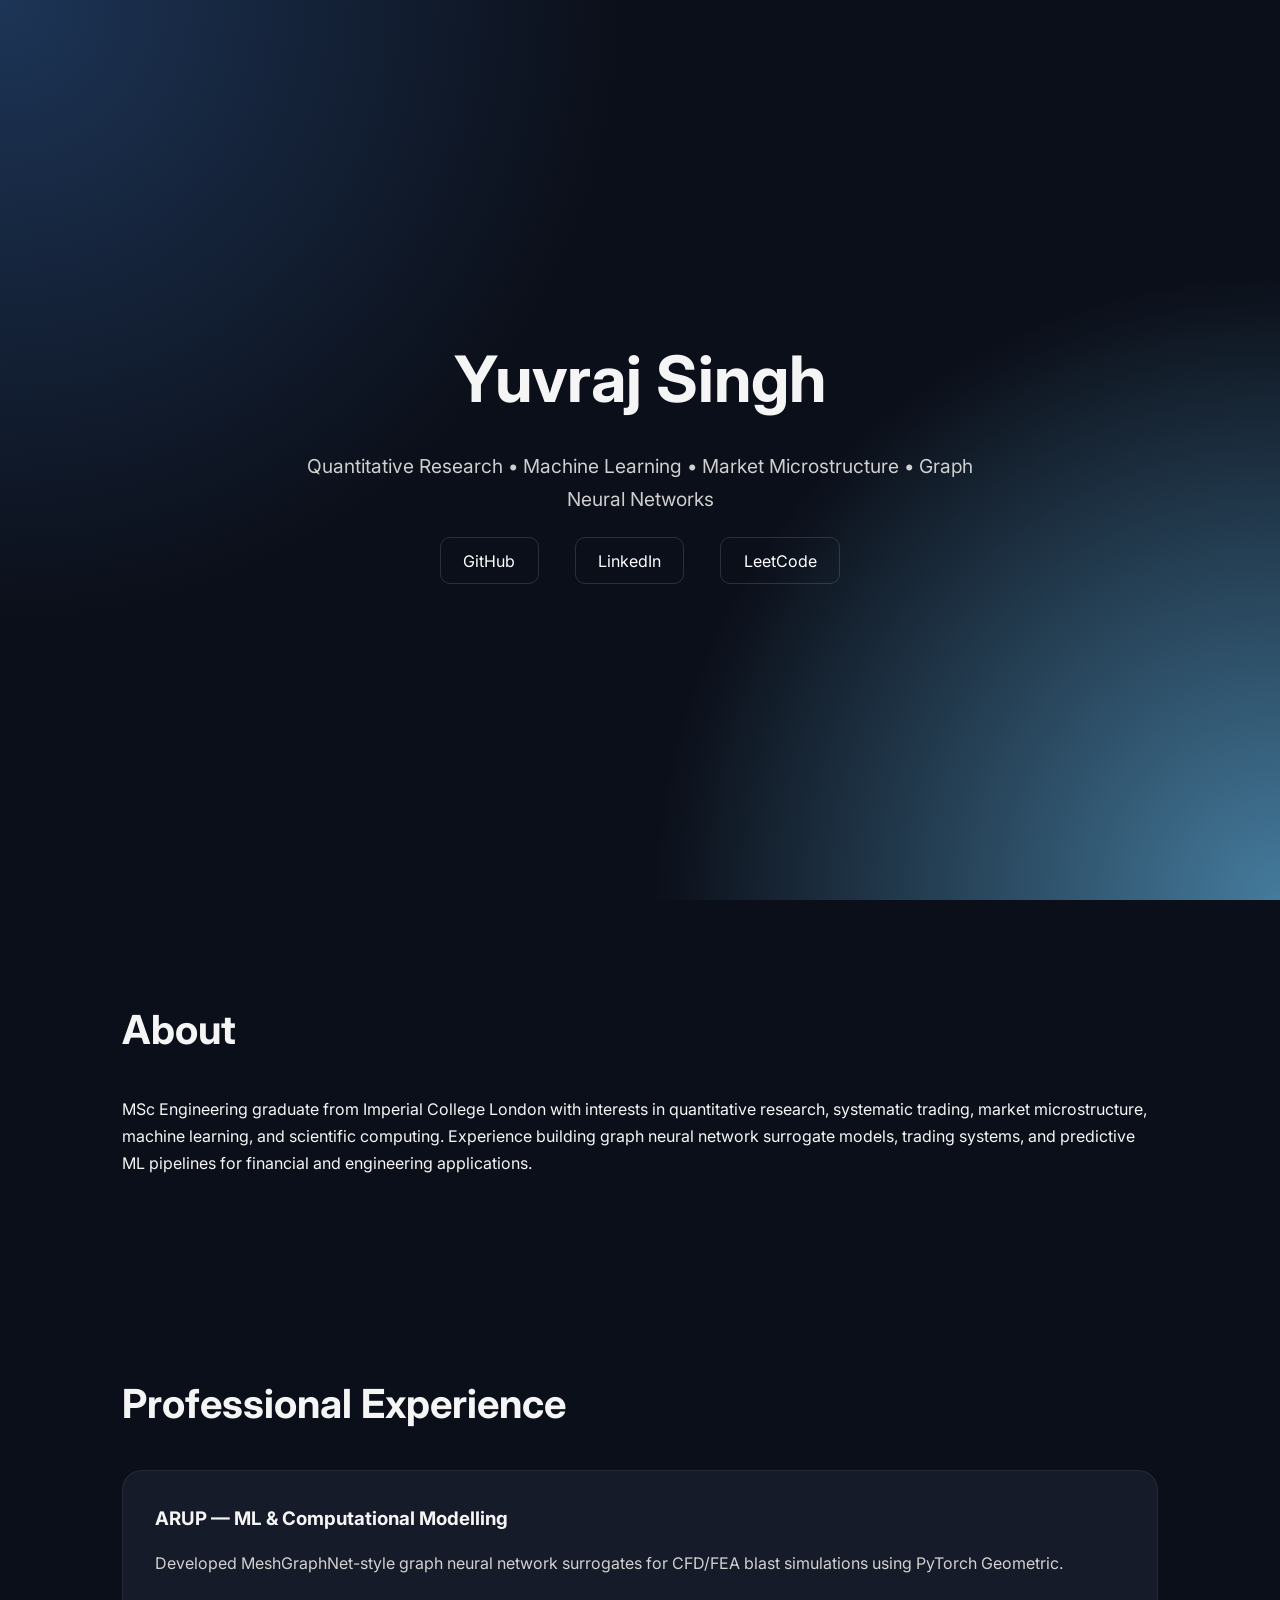
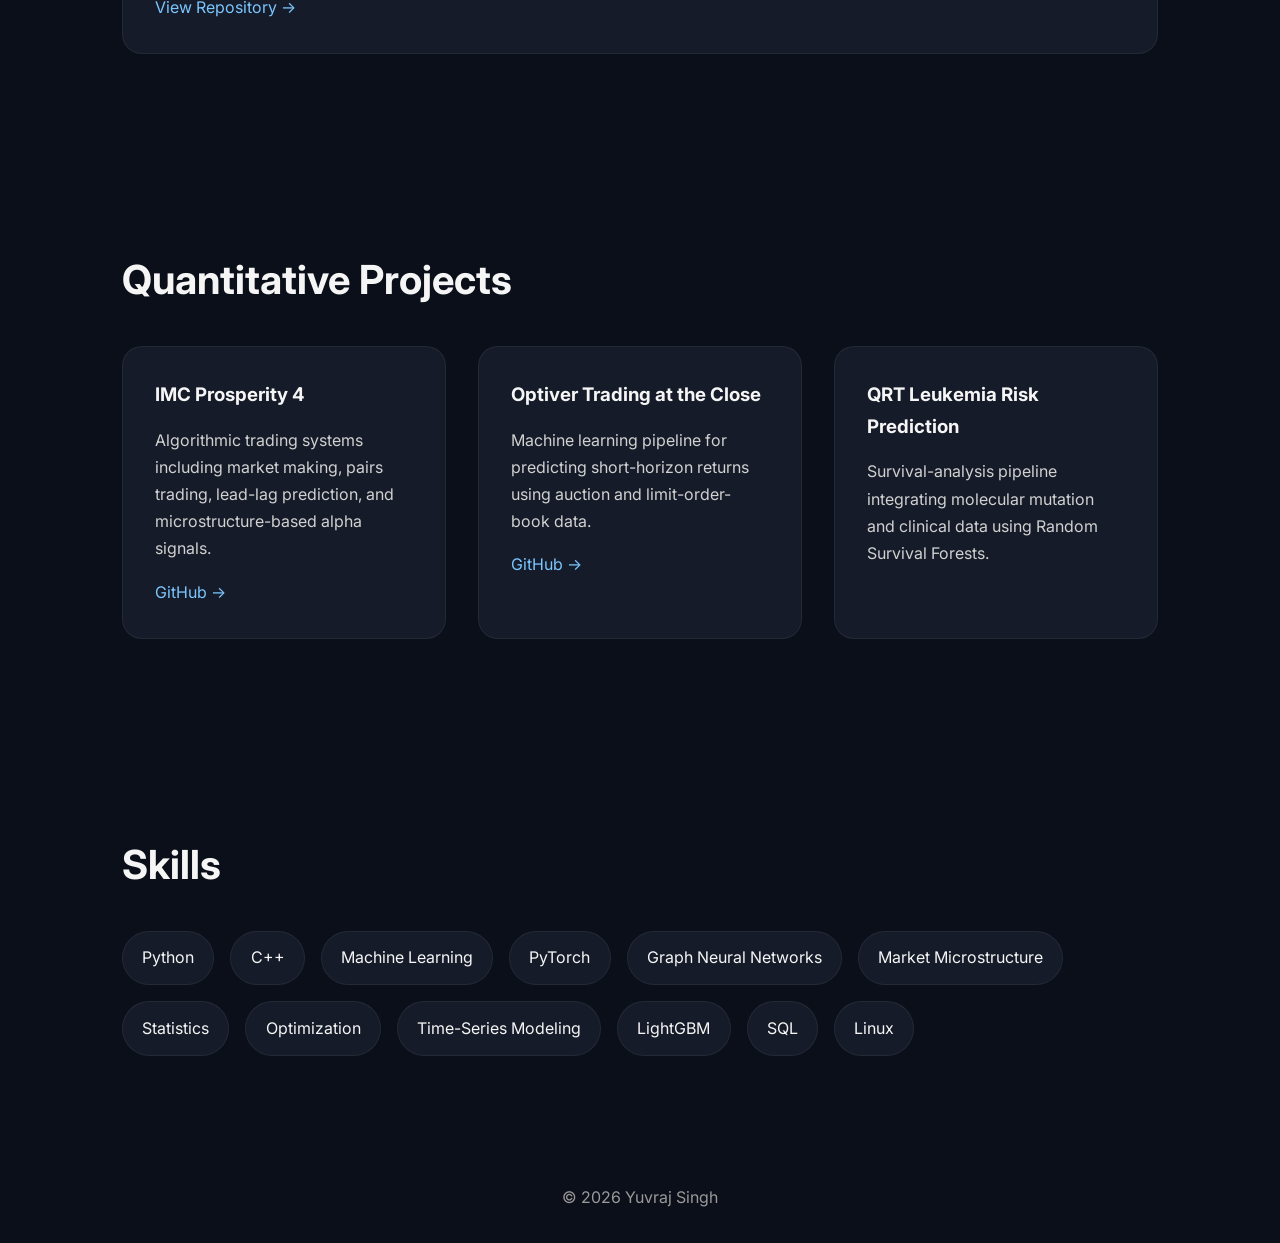
==== index.html @ 4af721d8 "Add files via upload" ====
<!DOCTYPE html>
<html lang="en">
<head>
    <meta charset="UTF-8">
    <meta name="viewport" content="width=device-width, initial-scale=1.0">
    <title>Yuvraj Singh | Quant Research & ML</title>

    <link rel="stylesheet" href="style.css">

    <link href="https://fonts.googleapis.com/css2?family=Inter:wght@300;400;500;600;700&display=swap" rel="stylesheet">
</head>

<body>

    <header class="hero">
        <div class="hero-content">
            <h1>Yuvraj Singh</h1>

            <p class="tagline">
                Quantitative Research • Machine Learning • Market Microstructure • Graph Neural Networks
            </p>

            <div class="links">
                <a href="https://github.com/yuvi17064021" target="_blank">GitHub</a>
                <a href="https://www.linkedin.com/in/yuvraj-singh-b67794199" target="_blank">LinkedIn</a>
                <a href="https://leetcode.com/yuvi239/" target="_blank">LeetCode</a>
            </div>
        </div>
    </header>

    <section class="about">
        <h2>About</h2>

        <p>
            MSc Engineering graduate from Imperial College London with interests in
            quantitative research, systematic trading, market microstructure, machine learning,
            and scientific computing. Experience building graph neural network surrogate models,
            trading systems, and predictive ML pipelines for financial and engineering applications.
        </p>
    </section>

    <section class="experience">
        <h2>Professional Experience</h2>

        <div class="card">
            <h3>ARUP — ML & Computational Modelling</h3>

            <p>
                Developed MeshGraphNet-style graph neural network surrogates for CFD/FEA blast simulations using PyTorch Geometric.
            </p>

            <a href="https://github.com/yuvi17064021/Blast-GNN-surrogate-model" target="_blank">
                View Repository →
            </a>
        </div>
    </section>

    <section class="projects">
        <h2>Quantitative Projects</h2>

        <div class="project-grid">

            <div class="card">
                <h3>IMC Prosperity 4</h3>

                <p>
                    Algorithmic trading systems including market making,
                    pairs trading, lead-lag prediction, and microstructure-based alpha signals.
                </p>

                <a href="https://github.com/yuvi17064021/IMC-Prosperity-4" target="_blank">
                    GitHub →
                </a>
            </div>

            <div class="card">
                <h3>Optiver Trading at the Close</h3>

                <p>
                    Machine learning pipeline for predicting short-horizon returns using auction and limit-order-book data.
                </p>

                <a href="https://github.com/yuvi17064021/Optiver-trading-at-the-close" target="_blank">
                    GitHub →
                </a>
            </div>

            <div class="card">
                <h3>QRT Leukemia Risk Prediction</h3>

                <p>
                    Survival-analysis pipeline integrating molecular mutation and clinical data using Random Survival Forests.
                </p>
            </div>

        </div>
    </section>

    <section class="skills">
        <h2>Skills</h2>

        <div class="skills-grid">
            <span>Python</span>
            <span>C++</span>
            <span>Machine Learning</span>
            <span>PyTorch</span>
            <span>Graph Neural Networks</span>
            <span>Market Microstructure</span>
            <span>Statistics</span>
            <span>Optimization</span>
            <span>Time-Series Modeling</span>
            <span>LightGBM</span>
            <span>SQL</span>
            <span>Linux</span>
        </div>
    </section>

    <footer>
        <p>© 2026 Yuvraj Singh</p>
    </footer>

    <script src="script.js"></script>

</body>
</html>
---- style.css ----
* {
    margin: 0;
    padding: 0;
    box-sizing: border-box;
}

body {
    font-family: 'Inter', sans-serif;
    background: #0b0f19;
    color: #f5f5f5;
    line-height: 1.7;
}

.hero {
    min-height: 100vh;
    display: flex;
    align-items: center;
    justify-content: center;
    text-align: center;
    padding: 2rem;
    background:
        radial-gradient(circle at top left, #1d3557, transparent 40%),
        radial-gradient(circle at bottom right, #457b9d, transparent 40%);
}

.hero h1 {
    font-size: 4rem;
    margin-bottom: 1rem;
}

.tagline {
    max-width: 700px;
    margin: auto;
    font-size: 1.2rem;
    color: #cfcfcf;
}

.links {
    margin-top: 2rem;
}

.links a {
    color: white;
    text-decoration: none;
    margin: 0 1rem;
    padding: 0.8rem 1.4rem;
    border: 1px solid #ffffff22;
    border-radius: 10px;
    transition: 0.3s;
}

.links a:hover {
    background: #ffffff11;
}

section {
    max-width: 1100px;
    margin: auto;
    padding: 6rem 2rem;
}

h2 {
    font-size: 2.5rem;
    margin-bottom: 2rem;
}

.project-grid {
    display: grid;
    grid-template-columns: repeat(auto-fit, minmax(280px, 1fr));
    gap: 2rem;
}

.card {
    background: #151b28;
    padding: 2rem;
    border-radius: 20px;
    border: 1px solid #ffffff10;
    transition: transform 0.3s ease;
}

.card:hover {
    transform: translateY(-8px);
}

.card h3 {
    margin-bottom: 1rem;
}

.card p {
    color: #d1d1d1;
    margin-bottom: 1rem;
}

.card a {
    color: #7cc6ff;
    text-decoration: none;
}

.skills-grid {
    display: flex;
    flex-wrap: wrap;
    gap: 1rem;
}

.skills-grid span {
    background: #151b28;
    padding: 0.8rem 1.2rem;
    border-radius: 999px;
    border: 1px solid #ffffff10;
}

footer {
    text-align: center;
    padding: 2rem;
    color: #999;
}
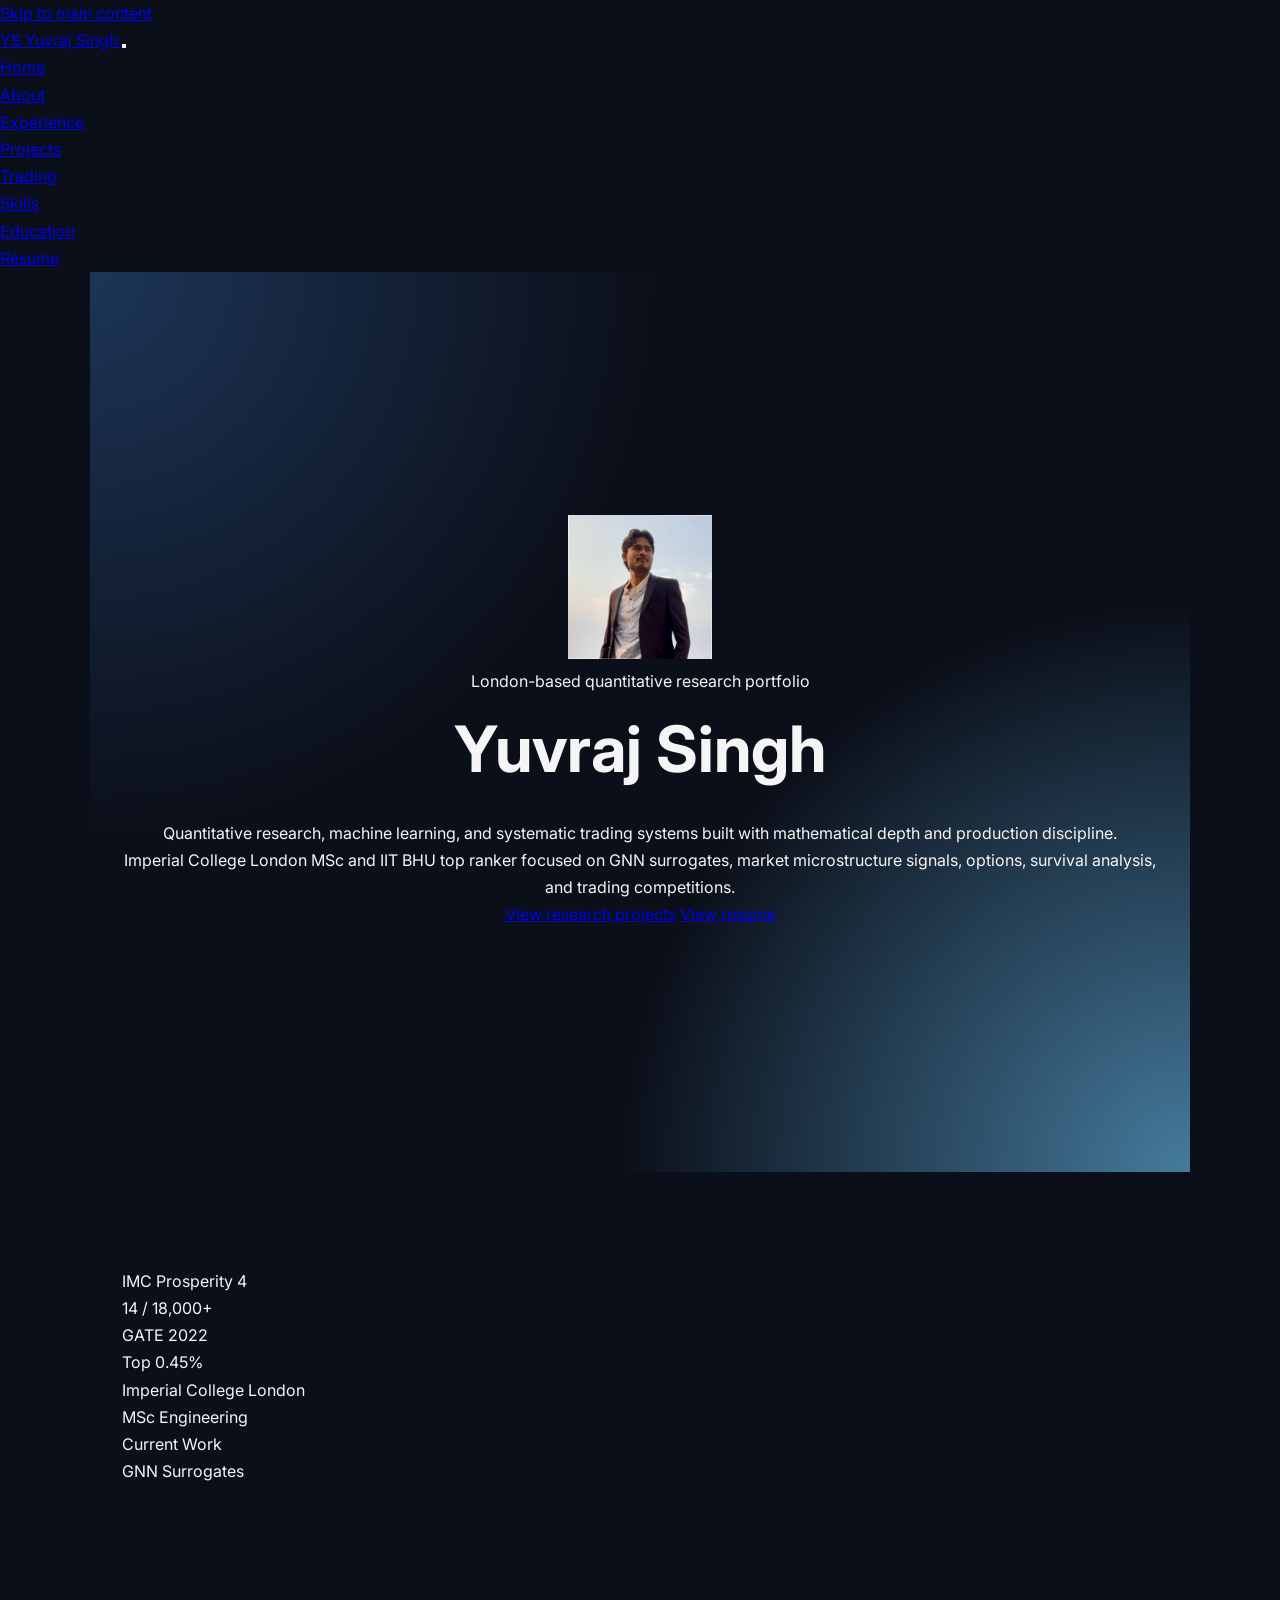
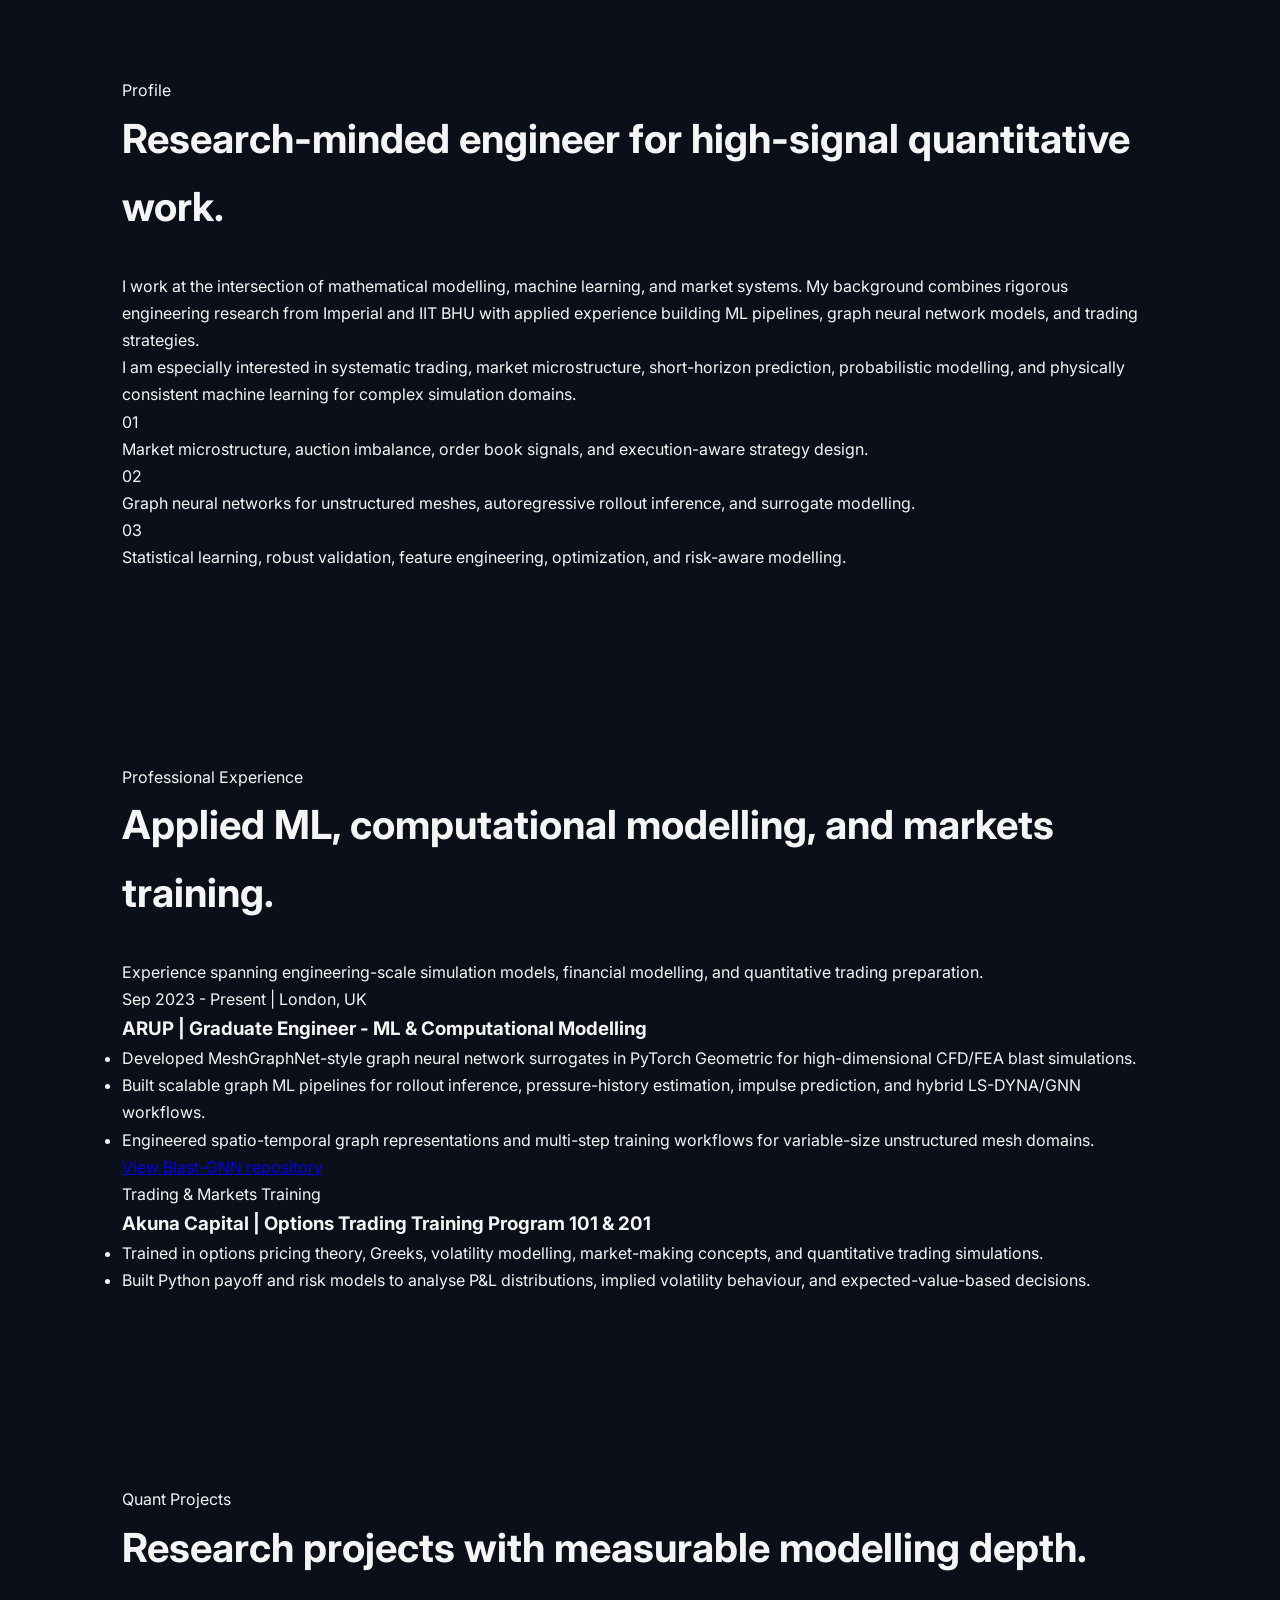
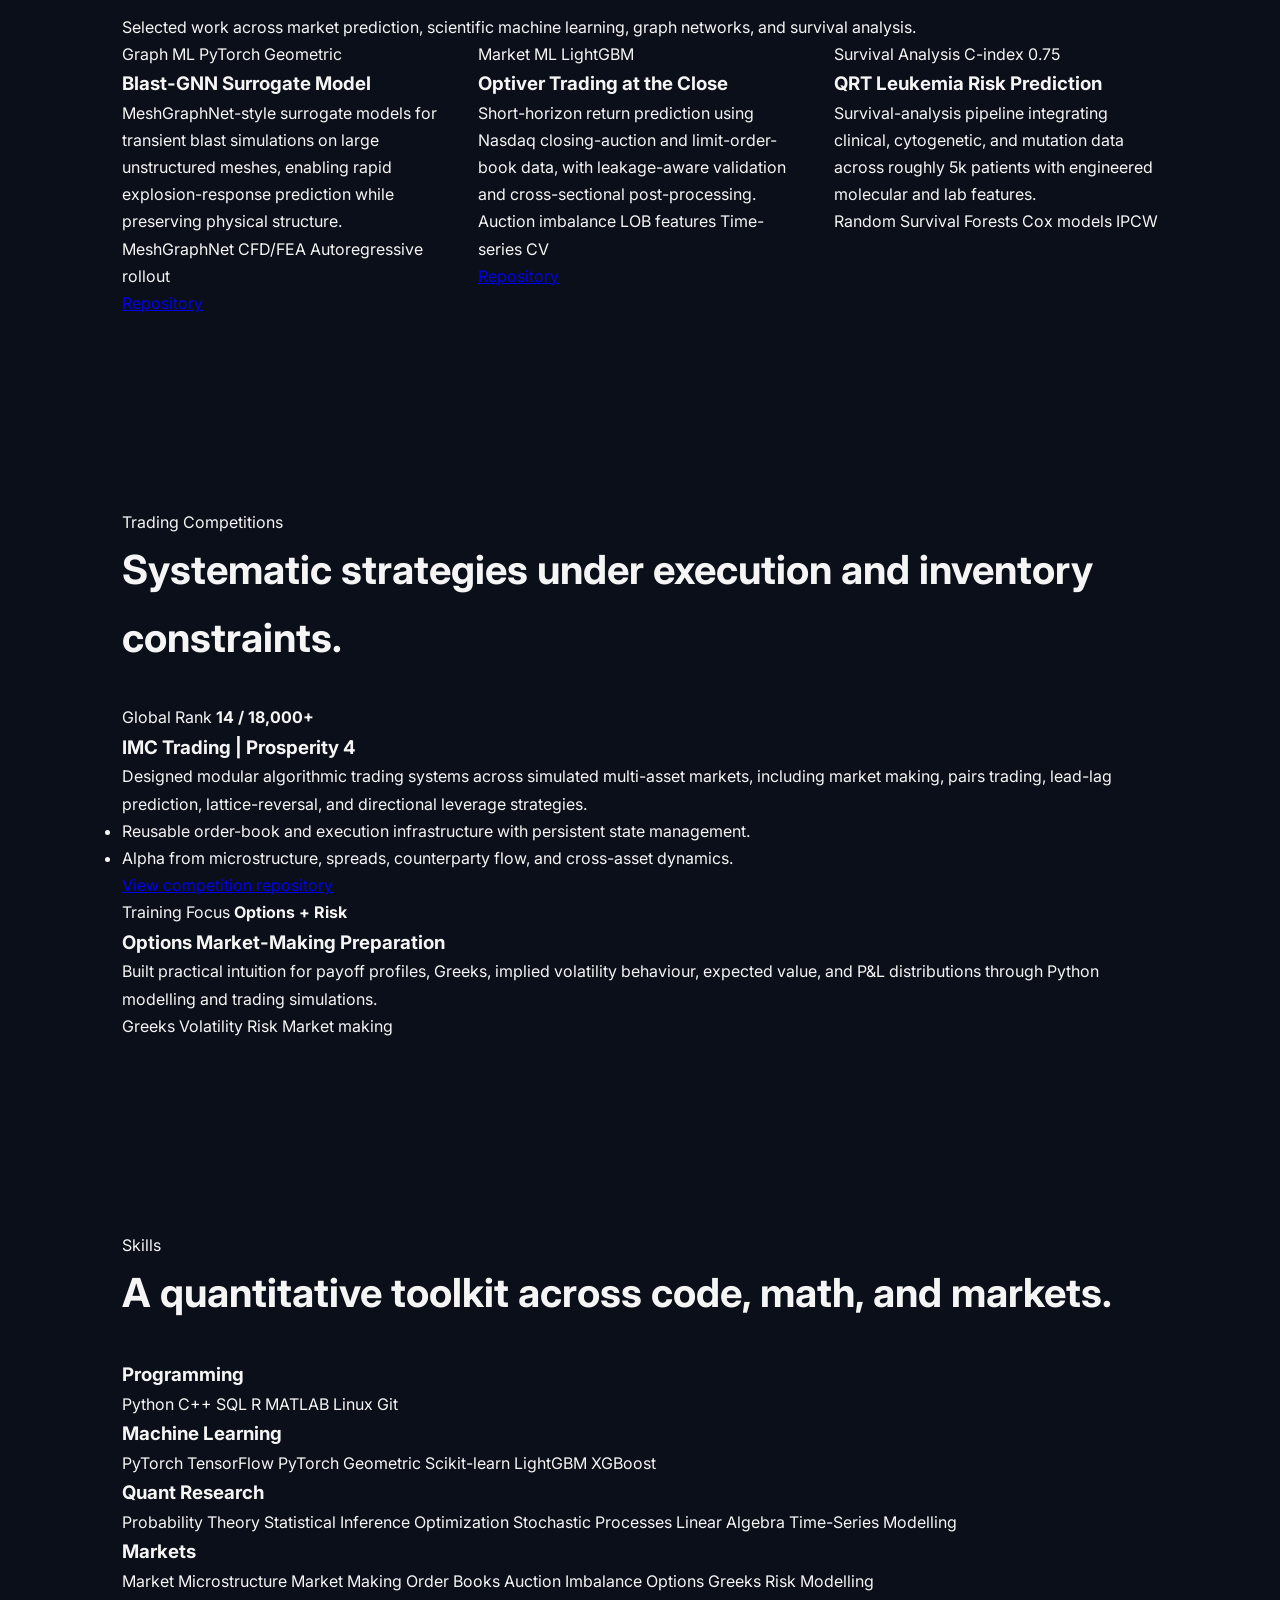
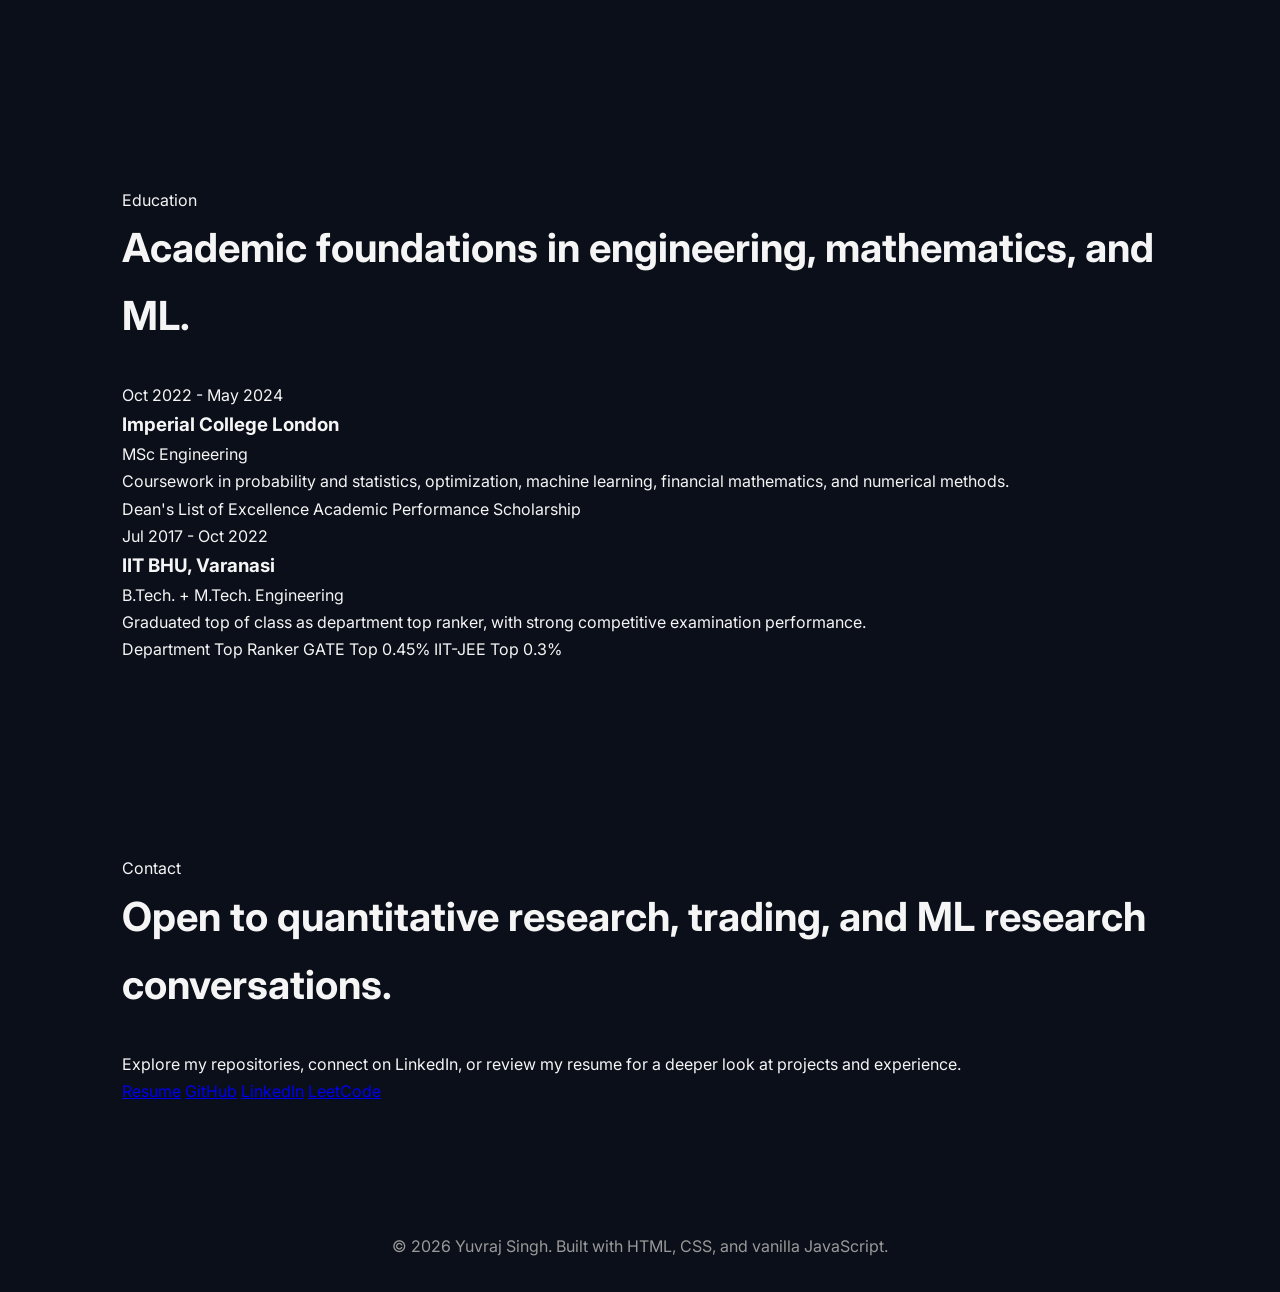
==== commit d4906350: "Update index.html" ====
--- a/index.html
+++ b/index.html
@@ -3,123 +3,457 @@
 <head>
     <meta charset="UTF-8">
     <meta name="viewport" content="width=device-width, initial-scale=1.0">
-    <title>Yuvraj Singh | Quant Research & ML</title>
+    <meta name="description" content="Yuvraj Singh - quantitative research, systematic trading, machine learning, graph neural networks, and market microstructure portfolio.">
+    <meta name="keywords" content="Yuvraj Singh, quantitative research, systematic trading, machine learning, graph neural networks, market microstructure, Imperial College London, IIT BHU">
+    <meta name="author" content="Yuvraj Singh">
+    <meta name="theme-color" content="#08090d">
+    <meta property="og:title" content="Yuvraj Singh | Quantitative Research & Machine Learning">
+    <meta property="og:description" content="Portfolio for quantitative research, systematic trading, machine learning, and graph neural network research.">
+    <meta property="og:type" content="website">
+    <meta property="og:url" content="https://yuvi17064021.github.io/My_Resume/">
+    <meta property="og:image" content="assets/profile.jpg">
+    <meta name="twitter:card" content="summary_large_image">
+    <meta name="twitter:title" content="Yuvraj Singh | Quantitative Research & Machine Learning">
+    <meta name="twitter:description" content="Quantitative research, systematic trading, machine learning, GNNs, and market microstructure portfolio.">
+    <title>Yuvraj Singh | Quantitative Research & Machine Learning</title>
+
+    <!-- Favicon hooks. Add matching files inside assets/ for full browser coverage. -->
+    <link rel="icon" href="assets/favicon.svg" type="image/svg+xml">
+    <link rel="alternate icon" href="assets/favicon.ico">
+    <link rel="apple-touch-icon" href="assets/apple-touch-icon.png">
+    <link rel="canonical" href="https://yuvi17064021.github.io/My_Resume/">
+
+    <!-- Premium, lightweight font pairing: Inter for UI and IBM Plex Mono for quant-style labels. -->
+    <link rel="preconnect" href="https://fonts.googleapis.com">
+    <link rel="preconnect" href="https://fonts.gstatic.com" crossorigin>
+    <link href="https://fonts.googleapis.com/css2?family=IBM+Plex+Mono:wght@400;500;600&family=Inter:wght@400;500;600;700;800&display=swap" rel="stylesheet">
 
     <link rel="stylesheet" href="style.css">
 
-    <link href="https://fonts.googleapis.com/css2?family=Inter:wght@300;400;500;600;700&display=swap" rel="stylesheet">
+    <!-- Structured data improves search previews and professional profile discovery. -->
+    <script type="application/ld+json">
+    {
+        "@context": "https://schema.org",
+        "@type": "Person",
+        "name": "Yuvraj Singh",
+        "address": {
+            "@type": "PostalAddress",
+            "addressLocality": "London",
+            "addressCountry": "UK"
+        },
+        "alumniOf": [
+            "Imperial College London",
+            "Indian Institute of Technology BHU, Varanasi"
+        ],
+        "knowsAbout": [
+            "Quantitative Research",
+            "Systematic Trading",
+            "Machine Learning",
+            "Graph Neural Networks",
+            "Market Microstructure"
+        ],
+        "sameAs": [
+            "https://github.com/yuvi17064021",
+            "https://www.linkedin.com/in/yuvraj-singh-b67794199",
+            "https://leetcode.com/yuvi239/"
+        ]
+    }
+    </script>
 </head>
 
 <body>
-
-    <header class="hero">
-        <div class="hero-content">
-            <h1>Yuvraj Singh</h1>
-
-            <p class="tagline">
-                Quantitative Research • Machine Learning • Market Microstructure • Graph Neural Networks
-            </p>
-
-            <div class="links">
-                <a href="https://github.com/yuvi17064021" target="_blank">GitHub</a>
-                <a href="https://www.linkedin.com/in/yuvraj-singh-b67794199" target="_blank">LinkedIn</a>
-                <a href="https://leetcode.com/yuvi239/" target="_blank">LeetCode</a>
-            </div>
-        </div>
+    <a class="skip-link" href="#main">Skip to main content</a>
+
+    <!-- Sticky navigation keeps recruiter-critical sections one click away. -->
+    <header class="site-header" data-header>
+        <nav class="nav" aria-label="Primary navigation">
+            <a class="brand" href="#home" aria-label="Yuvraj Singh home">
+                <span class="brand-mark" aria-hidden="true">YS</span>
+                <span class="brand-text">Yuvraj Singh</span>
+            </a>
+
+            <button class="nav-toggle" type="button" aria-label="Open navigation menu" aria-expanded="false" data-nav-toggle>
+                <span aria-hidden="true"></span>
+                <span aria-hidden="true"></span>
+            </button>
+
+            <div class="nav-menu" data-nav-menu>
+                <ul class="nav-list">
+                    <li><a class="nav-link is-active" href="#home" data-nav-link>Home</a></li>
+                    <li><a class="nav-link" href="#about" data-nav-link>About</a></li>
+                    <li><a class="nav-link" href="#experience" data-nav-link>Experience</a></li>
+                    <li><a class="nav-link" href="#projects" data-nav-link>Projects</a></li>
+                    <li><a class="nav-link" href="#trading" data-nav-link>Trading</a></li>
+                    <li><a class="nav-link" href="#skills" data-nav-link>Skills</a></li>
+                    <li><a class="nav-link" href="#education" data-nav-link>Education</a></li>
+                </ul>
+
+                <a class="button button-small button-outline" href="https://github.com/yuvi17064021/My_Resume#readme" target="_blank" rel="noopener noreferrer">Resume</a>
+            </div>
+        </nav>
     </header>
 
-    <section class="about">
-        <h2>About</h2>
-
-        <p>
-            MSc Engineering graduate from Imperial College London with interests in
-            quantitative research, systematic trading, market microstructure, machine learning,
-            and scientific computing. Experience building graph neural network surrogate models,
-            trading systems, and predictive ML pipelines for financial and engineering applications.
-        </p>
-    </section>
-
-    <section class="experience">
-        <h2>Professional Experience</h2>
-
-        <div class="card">
-            <h3>ARUP — ML & Computational Modelling</h3>
-
-            <p>
-                Developed MeshGraphNet-style graph neural network surrogates for CFD/FEA blast simulations using PyTorch Geometric.
-            </p>
-
-            <a href="https://github.com/yuvi17064021/Blast-GNN-surrogate-model" target="_blank">
-                View Repository →
-            </a>
-        </div>
-    </section>
-
-    <section class="projects">
-        <h2>Quantitative Projects</h2>
-
-        <div class="project-grid">
-
-            <div class="card">
-                <h3>IMC Prosperity 4</h3>
-
-                <p>
-                    Algorithmic trading systems including market making,
-                    pairs trading, lead-lag prediction, and microstructure-based alpha signals.
+    <main id="main">
+        <!-- Hero: immediate positioning for quant, ML, and trading recruiters. -->
+        <section class="hero" id="home" data-section aria-labelledby="hero-title">
+            <div class="hero-market-grid" aria-hidden="true"></div>
+
+            <div class="hero-shell">
+                <div class="portrait-frame" data-reveal>
+                    <img src="assets/profile.jpg" alt="Portrait of Yuvraj Singh" width="144" height="144">
+                </div>
+
+                <p class="hero-kicker" data-reveal>London-based quantitative research portfolio</p>
+                <h1 id="hero-title" data-reveal>Yuvraj Singh</h1>
+                <p class="hero-title" data-reveal>
+                    Quantitative research, machine learning, and systematic trading systems built with mathematical depth and production discipline.
                 </p>
-
-                <a href="https://github.com/yuvi17064021/IMC-Prosperity-4" target="_blank">
-                    GitHub →
-                </a>
-            </div>
-
-            <div class="card">
-                <h3>Optiver Trading at the Close</h3>
-
-                <p>
-                    Machine learning pipeline for predicting short-horizon returns using auction and limit-order-book data.
+                <p class="hero-copy" data-reveal>
+                    Imperial College London MSc and IIT BHU top ranker focused on GNN surrogates,
+                    market microstructure signals, options, survival analysis, and trading competitions.
                 </p>
 
-                <a href="https://github.com/yuvi17064021/Optiver-trading-at-the-close" target="_blank">
-                    GitHub →
-                </a>
-            </div>
-
-            <div class="card">
-                <h3>QRT Leukemia Risk Prediction</h3>
-
-                <p>
-                    Survival-analysis pipeline integrating molecular mutation and clinical data using Random Survival Forests.
+                <div class="hero-actions" data-reveal>
+                    <a class="button button-primary" href="#projects">View research projects</a>
+                    <a class="button button-secondary" href="https://github.com/yuvi17064021/My_Resume#readme" target="_blank" rel="noopener noreferrer">View resume</a>
+                </div>
+
+            </div>
+        </section>
+
+        <!-- Compact highlight band gives recruiters proof points without bloating the hero. -->
+        <section class="highlight-band" aria-label="Career highlights" data-reveal>
+            <dl class="metric-strip">
+                <div>
+                    <dt>IMC Prosperity 4</dt>
+                    <dd><span data-count="14">14</span> / <span data-count="18000">18,000</span>+</dd>
+                </div>
+                <div>
+                    <dt>GATE 2022</dt>
+                    <dd>Top <span data-count="0.45" data-decimals="2">0.45</span>%</dd>
+                </div>
+                <div>
+                    <dt>Imperial College London</dt>
+                    <dd>MSc Engineering</dd>
+                </div>
+                <div>
+                    <dt>Current Work</dt>
+                    <dd>GNN Surrogates</dd>
+                </div>
+            </dl>
+        </section>
+
+        <section class="section about" id="about" data-section aria-labelledby="about-title">
+            <div class="section-heading" data-reveal>
+                <p class="eyebrow">Profile</p>
+                <h2 id="about-title">Research-minded engineer for high-signal quantitative work.</h2>
+            </div>
+
+            <div class="about-grid">
+                <div class="about-copy" data-reveal>
+                    <p>
+                        I work at the intersection of mathematical modelling, machine learning, and market systems.
+                        My background combines rigorous engineering research from Imperial and IIT BHU with applied
+                        experience building ML pipelines, graph neural network models, and trading strategies.
+                    </p>
+                    <p>
+                        I am especially interested in systematic trading, market microstructure, short-horizon prediction,
+                        probabilistic modelling, and physically consistent machine learning for complex simulation domains.
+                    </p>
+                </div>
+
+                <div class="focus-list" aria-label="Research focus areas" data-reveal>
+                    <div class="focus-item">
+                        <span class="focus-number">01</span>
+                        <p>Market microstructure, auction imbalance, order book signals, and execution-aware strategy design.</p>
+                    </div>
+                    <div class="focus-item">
+                        <span class="focus-number">02</span>
+                        <p>Graph neural networks for unstructured meshes, autoregressive rollout inference, and surrogate modelling.</p>
+                    </div>
+                    <div class="focus-item">
+                        <span class="focus-number">03</span>
+                        <p>Statistical learning, robust validation, feature engineering, optimization, and risk-aware modelling.</p>
+                    </div>
+                </div>
+            </div>
+        </section>
+
+        <!-- Timeline layout makes experience scannable for recruiters. -->
+        <section class="section" id="experience" data-section aria-labelledby="experience-title">
+            <div class="section-heading" data-reveal>
+                <p class="eyebrow">Professional Experience</p>
+                <h2 id="experience-title">Applied ML, computational modelling, and markets training.</h2>
+                <p class="section-lede">
+                    Experience spanning engineering-scale simulation models, financial modelling, and quantitative trading preparation.
                 </p>
             </div>
 
-        </div>
-    </section>
-
-    <section class="skills">
-        <h2>Skills</h2>
-
-        <div class="skills-grid">
-            <span>Python</span>
-            <span>C++</span>
-            <span>Machine Learning</span>
-            <span>PyTorch</span>
-            <span>Graph Neural Networks</span>
-            <span>Market Microstructure</span>
-            <span>Statistics</span>
-            <span>Optimization</span>
-            <span>Time-Series Modeling</span>
-            <span>LightGBM</span>
-            <span>SQL</span>
-            <span>Linux</span>
-        </div>
-    </section>
-
-    <footer>
-        <p>© 2026 Yuvraj Singh</p>
+            <div class="timeline">
+                <article class="timeline-item glass-card" data-reveal>
+                    <span class="timeline-marker" aria-hidden="true"></span>
+                    <p class="timeline-meta">Sep 2023 - Present | London, UK</p>
+                    <h3>ARUP | Graduate Engineer - ML &amp; Computational Modelling</h3>
+                    <ul class="clean-list">
+                        <li>Developed MeshGraphNet-style graph neural network surrogates in PyTorch Geometric for high-dimensional CFD/FEA blast simulations.</li>
+                        <li>Built scalable graph ML pipelines for rollout inference, pressure-history estimation, impulse prediction, and hybrid LS-DYNA/GNN workflows.</li>
+                        <li>Engineered spatio-temporal graph representations and multi-step training workflows for variable-size unstructured mesh domains.</li>
+                    </ul>
+                    <a class="text-link" href="https://github.com/yuvi17064021/Blast-GNN-surrogate-model" target="_blank" rel="noopener noreferrer">View Blast-GNN repository</a>
+                </article>
+
+                <article class="timeline-item glass-card" data-reveal>
+                    <span class="timeline-marker" aria-hidden="true"></span>
+                    <p class="timeline-meta">Trading &amp; Markets Training</p>
+                    <h3>Akuna Capital | Options Trading Training Program 101 &amp; 201</h3>
+                    <ul class="clean-list">
+                        <li>Trained in options pricing theory, Greeks, volatility modelling, market-making concepts, and quantitative trading simulations.</li>
+                        <li>Built Python payoff and risk models to analyse P&amp;L distributions, implied volatility behaviour, and expected-value-based decisions.</li>
+                    </ul>
+                </article>
+            </div>
+        </section>
+
+        <!-- Bento-style project cards emphasize evidence, methods, and outcomes. -->
+        <section class="section" id="projects" data-section aria-labelledby="projects-title">
+            <div class="section-heading" data-reveal>
+                <p class="eyebrow">Quant Projects</p>
+                <h2 id="projects-title">Research projects with measurable modelling depth.</h2>
+                <p class="section-lede">
+                    Selected work across market prediction, scientific machine learning, graph networks, and survival analysis.
+                </p>
+            </div>
+
+            <div class="project-grid">
+                <article class="project-card glass-card project-card-large" data-reveal>
+                    <div>
+                        <div class="project-meta">
+                            <span>Graph ML</span>
+                            <span>PyTorch Geometric</span>
+                        </div>
+                        <h3>Blast-GNN Surrogate Model</h3>
+                        <p>
+                            MeshGraphNet-style surrogate models for transient blast simulations on large unstructured meshes,
+                            enabling rapid explosion-response prediction while preserving physical structure.
+                        </p>
+                    </div>
+                    <div class="card-footer">
+                        <div class="tag-row" aria-label="Technologies">
+                            <span>MeshGraphNet</span>
+                            <span>CFD/FEA</span>
+                            <span>Autoregressive rollout</span>
+                        </div>
+                        <a class="text-link" href="https://github.com/yuvi17064021/Blast-GNN-surrogate-model" target="_blank" rel="noopener noreferrer">Repository</a>
+                    </div>
+                </article>
+
+                <article class="project-card glass-card" data-reveal>
+                    <div>
+                        <div class="project-meta">
+                            <span>Market ML</span>
+                            <span>LightGBM</span>
+                        </div>
+                        <h3>Optiver Trading at the Close</h3>
+                        <p>
+                            Short-horizon return prediction using Nasdaq closing-auction and limit-order-book data,
+                            with leakage-aware validation and cross-sectional post-processing.
+                        </p>
+                    </div>
+                    <div class="card-footer">
+                        <div class="tag-row" aria-label="Technologies">
+                            <span>Auction imbalance</span>
+                            <span>LOB features</span>
+                            <span>Time-series CV</span>
+                        </div>
+                        <a class="text-link" href="https://github.com/yuvi17064021/Optiver-trading-at-the-close" target="_blank" rel="noopener noreferrer">Repository</a>
+                    </div>
+                </article>
+
+                <article class="project-card glass-card" data-reveal>
+                    <div>
+                        <div class="project-meta">
+                            <span>Survival Analysis</span>
+                            <span>C-index 0.75</span>
+                        </div>
+                        <h3>QRT Leukemia Risk Prediction</h3>
+                        <p>
+                            Survival-analysis pipeline integrating clinical, cytogenetic, and mutation data across roughly
+                            5k patients with engineered molecular and lab features.
+                        </p>
+                    </div>
+                    <div class="card-footer">
+                        <div class="tag-row" aria-label="Technologies">
+                            <span>Random Survival Forests</span>
+                            <span>Cox models</span>
+                            <span>IPCW</span>
+                        </div>
+                    </div>
+                </article>
+            </div>
+        </section>
+
+        <section class="section" id="trading" data-section aria-labelledby="trading-title">
+            <div class="section-heading" data-reveal>
+                <p class="eyebrow">Trading Competitions</p>
+                <h2 id="trading-title">Systematic strategies under execution and inventory constraints.</h2>
+            </div>
+
+            <div class="competition-grid">
+                <article class="competition-card glass-card" data-reveal>
+                    <div class="competition-rank">
+                        <span>Global Rank</span>
+                        <strong>14 / 18,000+</strong>
+                    </div>
+                    <div>
+                        <h3>IMC Trading | Prosperity 4</h3>
+                        <p>
+                            Designed modular algorithmic trading systems across simulated multi-asset markets, including
+                            market making, pairs trading, lead-lag prediction, lattice-reversal, and directional leverage strategies.
+                        </p>
+                        <ul class="clean-list compact-list">
+                            <li>Reusable order-book and execution infrastructure with persistent state management.</li>
+                            <li>Alpha from microstructure, spreads, counterparty flow, and cross-asset dynamics.</li>
+                        </ul>
+                        <a class="text-link" href="https://github.com/yuvi17064021/IMC-Prosperity-4" target="_blank" rel="noopener noreferrer">View competition repository</a>
+                    </div>
+                </article>
+
+                <article class="competition-card glass-card" data-reveal>
+                    <div class="competition-rank">
+                        <span>Training Focus</span>
+                        <strong>Options + Risk</strong>
+                    </div>
+                    <div>
+                        <h3>Options Market-Making Preparation</h3>
+                        <p>
+                            Built practical intuition for payoff profiles, Greeks, implied volatility behaviour, expected value,
+                            and P&amp;L distributions through Python modelling and trading simulations.
+                        </p>
+                        <div class="tag-row" aria-label="Trading topics">
+                            <span>Greeks</span>
+                            <span>Volatility</span>
+                            <span>Risk</span>
+                            <span>Market making</span>
+                        </div>
+                    </div>
+                </article>
+            </div>
+        </section>
+
+        <section class="section" id="skills" data-section aria-labelledby="skills-title">
+            <div class="section-heading" data-reveal>
+                <p class="eyebrow">Skills</p>
+                <h2 id="skills-title">A quantitative toolkit across code, math, and markets.</h2>
+            </div>
+
+            <div class="skills-layout">
+                <article class="skill-panel glass-card" data-reveal>
+                    <h3>Programming</h3>
+                    <div class="skill-tags">
+                        <span data-skill>Python</span>
+                        <span data-skill>C++</span>
+                        <span data-skill>SQL</span>
+                        <span data-skill>R</span>
+                        <span data-skill>MATLAB</span>
+                        <span data-skill>Linux</span>
+                        <span data-skill>Git</span>
+                    </div>
+                </article>
+
+                <article class="skill-panel glass-card" data-reveal>
+                    <h3>Machine Learning</h3>
+                    <div class="skill-tags">
+                        <span data-skill>PyTorch</span>
+                        <span data-skill>TensorFlow</span>
+                        <span data-skill>PyTorch Geometric</span>
+                        <span data-skill>Scikit-learn</span>
+                        <span data-skill>LightGBM</span>
+                        <span data-skill>XGBoost</span>
+                    </div>
+                </article>
+
+                <article class="skill-panel glass-card" data-reveal>
+                    <h3>Quant Research</h3>
+                    <div class="skill-tags">
+                        <span data-skill>Probability Theory</span>
+                        <span data-skill>Statistical Inference</span>
+                        <span data-skill>Optimization</span>
+                        <span data-skill>Stochastic Processes</span>
+                        <span data-skill>Linear Algebra</span>
+                        <span data-skill>Time-Series Modelling</span>
+                    </div>
+                </article>
+
+                <article class="skill-panel glass-card" data-reveal>
+                    <h3>Markets</h3>
+                    <div class="skill-tags">
+                        <span data-skill>Market Microstructure</span>
+                        <span data-skill>Market Making</span>
+                        <span data-skill>Order Books</span>
+                        <span data-skill>Auction Imbalance</span>
+                        <span data-skill>Options Greeks</span>
+                        <span data-skill>Risk Modelling</span>
+                    </div>
+                </article>
+            </div>
+        </section>
+
+        <section class="section" id="education" data-section aria-labelledby="education-title">
+            <div class="section-heading" data-reveal>
+                <p class="eyebrow">Education</p>
+                <h2 id="education-title">Academic foundations in engineering, mathematics, and ML.</h2>
+            </div>
+
+            <div class="education-grid">
+                <article class="education-card glass-card" data-reveal>
+                    <p class="timeline-meta">Oct 2022 - May 2024</p>
+                    <h3>Imperial College London</h3>
+                    <p class="degree">MSc Engineering</p>
+                    <p>Coursework in probability and statistics, optimization, machine learning, financial mathematics, and numerical methods.</p>
+                    <div class="tag-row" aria-label="Imperial achievements">
+                        <span>Dean's List of Excellence</span>
+                        <span>Academic Performance Scholarship</span>
+                    </div>
+                </article>
+
+                <article class="education-card glass-card" data-reveal>
+                    <p class="timeline-meta">Jul 2017 - Oct 2022</p>
+                    <h3>IIT BHU, Varanasi</h3>
+                    <p class="degree">B.Tech. + M.Tech. Engineering</p>
+                    <p>Graduated top of class as department top ranker, with strong competitive examination performance.</p>
+                    <div class="tag-row" aria-label="IIT BHU achievements">
+                        <span>Department Top Ranker</span>
+                        <span>GATE Top 0.45%</span>
+                        <span>IIT-JEE Top 0.3%</span>
+                    </div>
+                </article>
+            </div>
+        </section>
+
+        <section class="section contact" id="contact" data-section aria-labelledby="contact-title">
+            <div class="contact-panel glass-card" data-reveal>
+                <div>
+                    <p class="eyebrow">Contact</p>
+                    <h2 id="contact-title">Open to quantitative research, trading, and ML research conversations.</h2>
+                    <p>
+                        Explore my repositories, connect on LinkedIn, or review my resume for a deeper look at projects and experience.
+                    </p>
+                </div>
+
+                <div class="contact-actions" aria-label="Professional links">
+                    <a class="button button-primary" href="https://github.com/yuvi17064021/My_Resume#readme" target="_blank" rel="noopener noreferrer">Resume</a>
+                    <a class="button button-outline" href="https://github.com/yuvi17064021" target="_blank" rel="noopener noreferrer">GitHub</a>
+                    <a class="button button-outline" href="https://www.linkedin.com/in/yuvraj-singh-b67794199" target="_blank" rel="noopener noreferrer">LinkedIn</a>
+                    <a class="button button-outline" href="https://leetcode.com/yuvi239/" target="_blank" rel="noopener noreferrer">LeetCode</a>
+                </div>
+            </div>
+        </section>
+    </main>
+
+    <footer class="site-footer">
+        <p>&copy; <span id="current-year">2026</span> Yuvraj Singh. Built with HTML, CSS, and vanilla JavaScript.</p>
     </footer>
 
     <script src="script.js"></script>
-
 </body>
-</html>+</html>
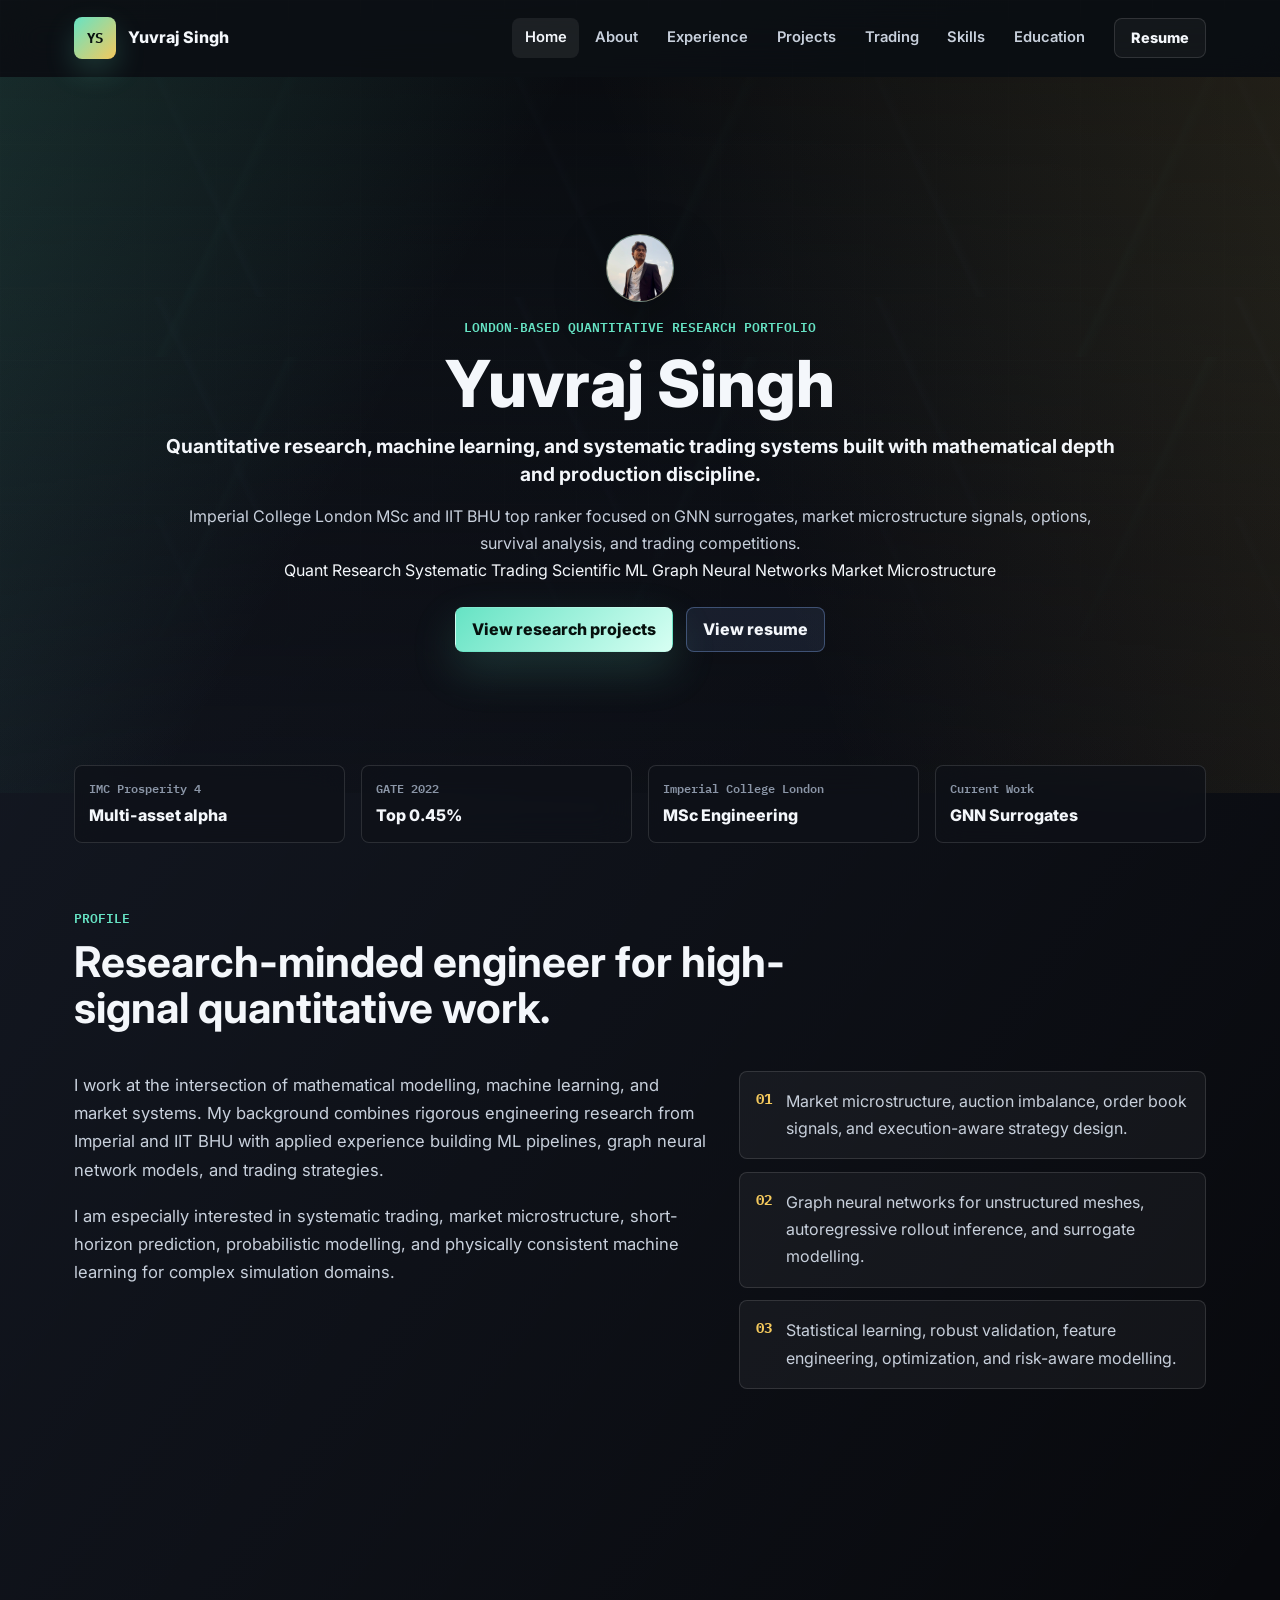
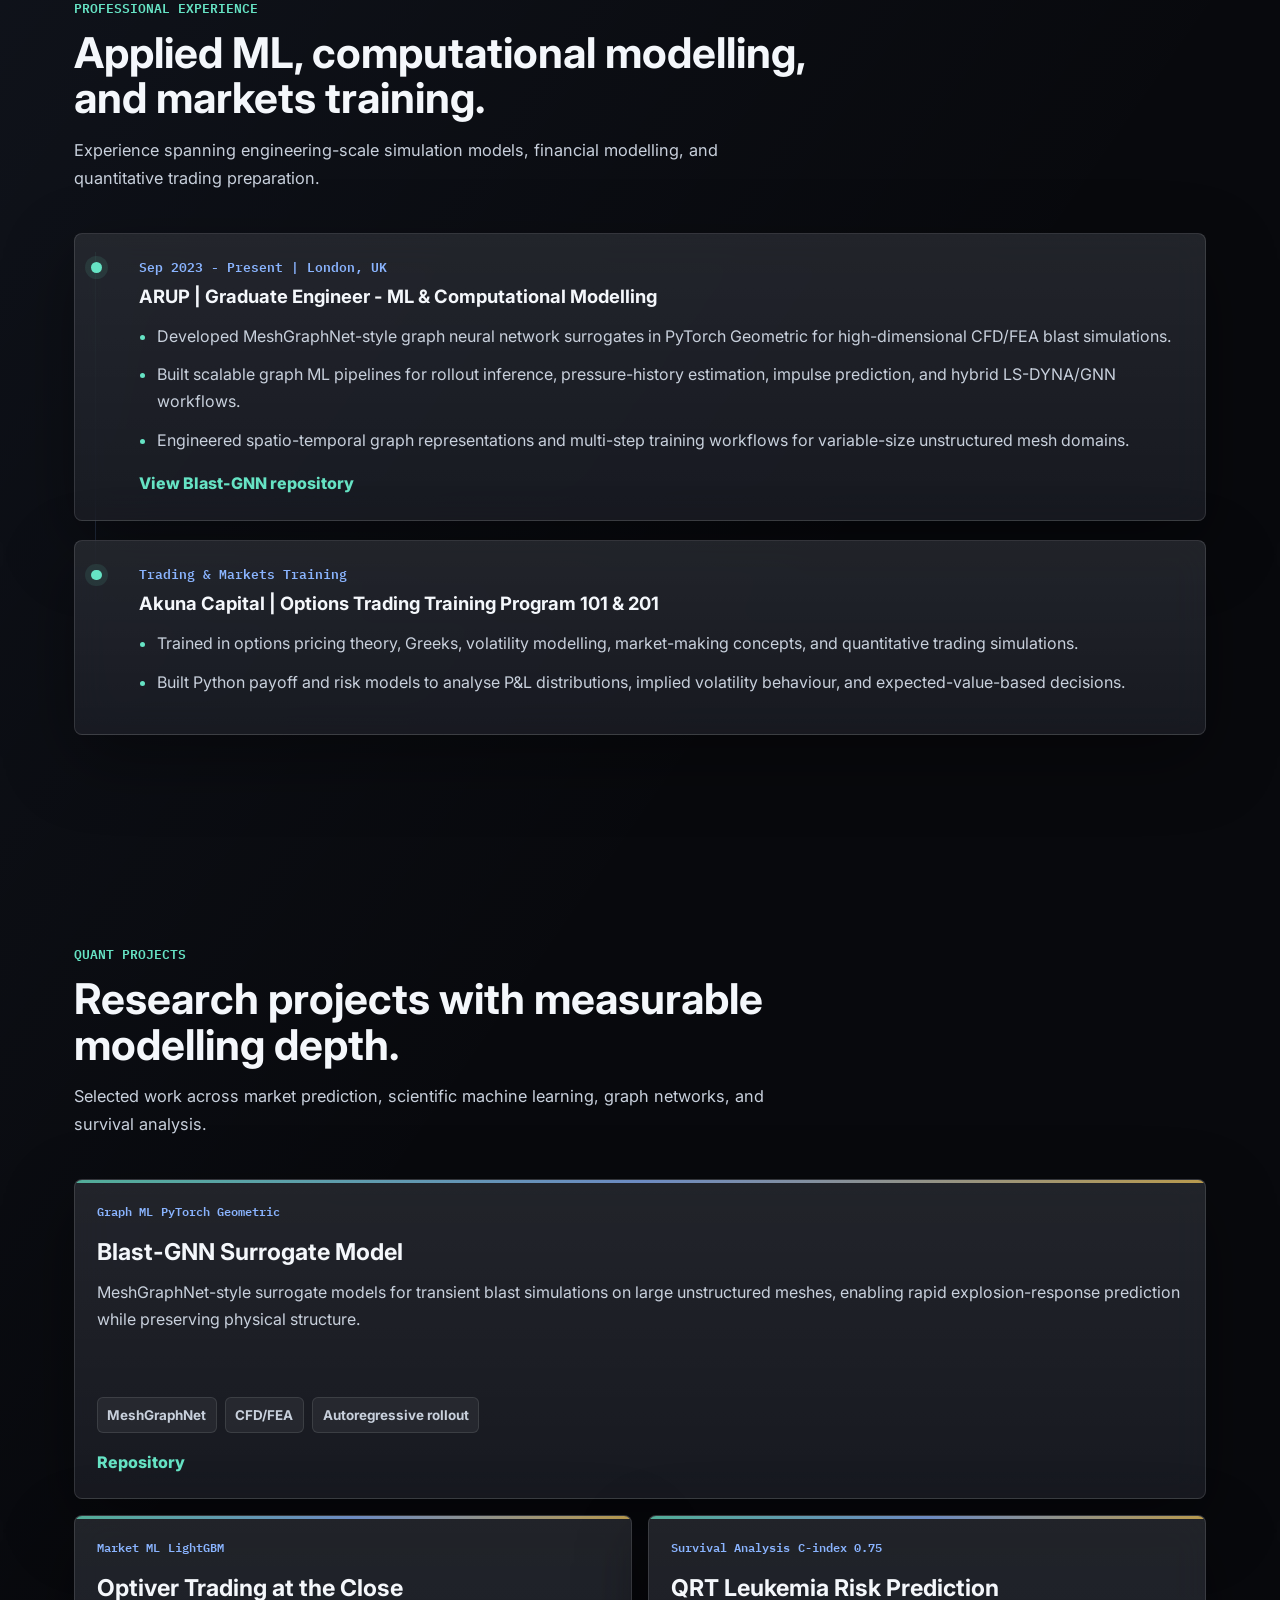
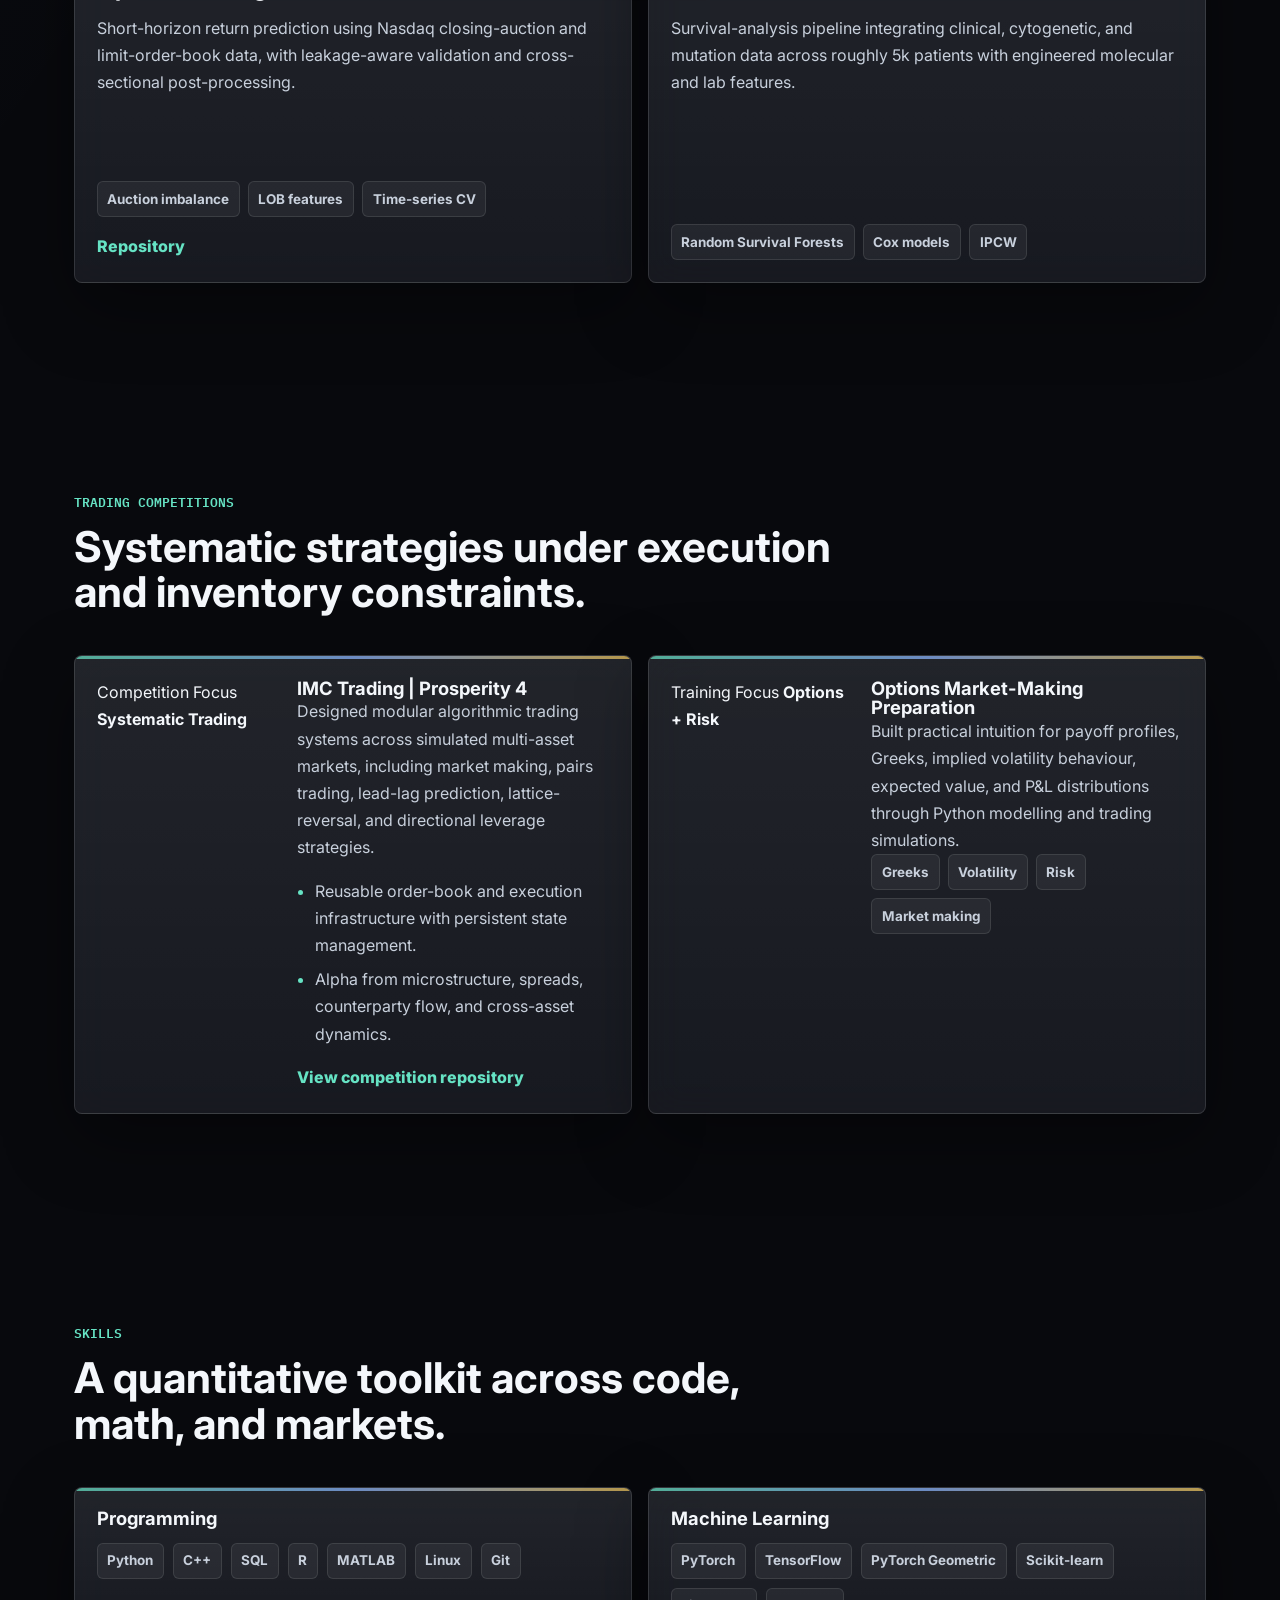
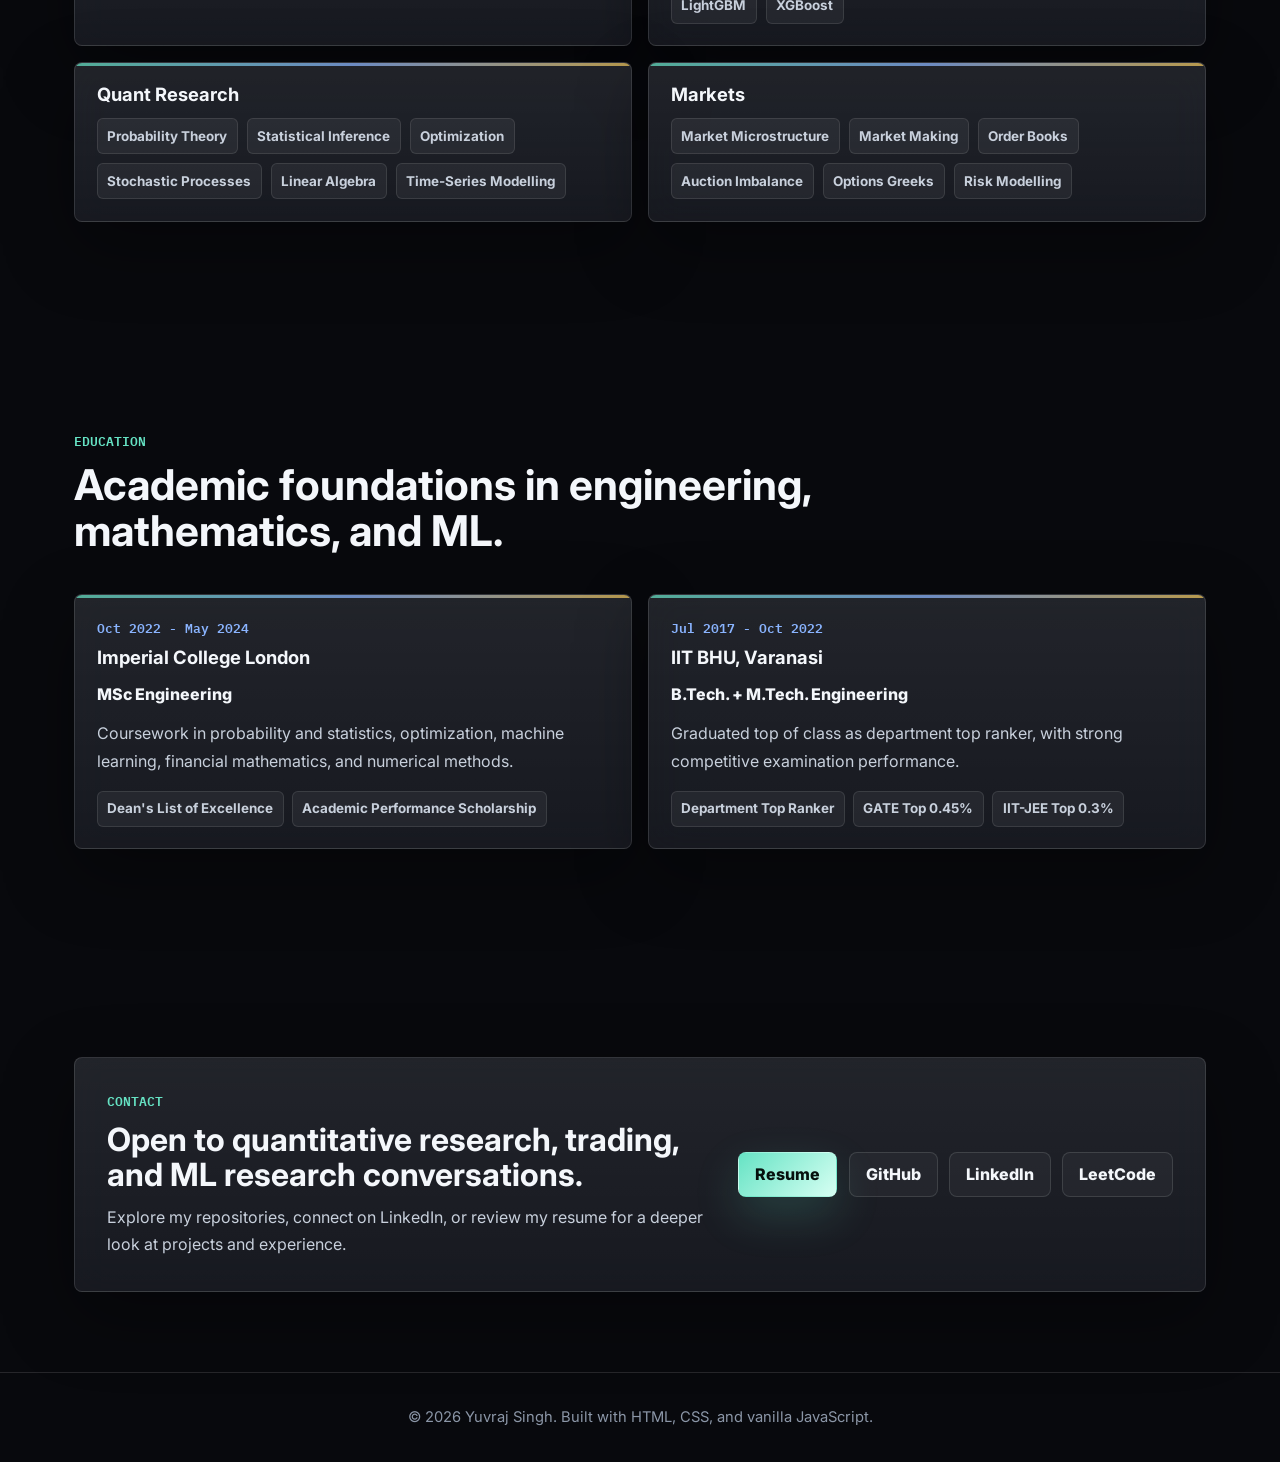
==== commit dd5b7f8c: "Update index.html" ====
--- a/index.html
+++ b/index.html
@@ -3,8 +3,8 @@
 <head>
     <meta charset="UTF-8">
     <meta name="viewport" content="width=device-width, initial-scale=1.0">
-    <meta name="description" content="Yuvraj Singh - quantitative research, systematic trading, machine learning, graph neural networks, and market microstructure portfolio.">
-    <meta name="keywords" content="Yuvraj Singh, quantitative research, systematic trading, machine learning, graph neural networks, market microstructure, Imperial College London, IIT BHU">
+    <meta name="description" content="Yuvraj Singh - quantitative research, systematic trading, machine learning, graph neural networks, and market microstructure portfolio for elite quant recruiting.">
+    <meta name="keywords" content="Yuvraj Singh, quantitative research, systematic trading, machine learning, graph neural networks, market microstructure, quant research portfolio, Imperial College London, IIT BHU">
     <meta name="author" content="Yuvraj Singh">
     <meta name="theme-color" content="#08090d">
     <meta property="og:title" content="Yuvraj Singh | Quantitative Research & Machine Learning">
@@ -88,7 +88,7 @@
                     <li><a class="nav-link" href="#education" data-nav-link>Education</a></li>
                 </ul>
 
-                <a class="button button-small button-outline" href="https://github.com/yuvi17064021/My_Resume#readme" target="_blank" rel="noopener noreferrer">Resume</a>
+                <a class="button button-small button-outline" href="resume.html">Resume</a>
             </div>
         </nav>
     </header>
@@ -113,9 +113,17 @@
                     market microstructure signals, options, survival analysis, and trading competitions.
                 </p>
 
+                <div class="hero-tags" aria-label="Core research directions" data-reveal>
+                    <span>Quant Research</span>
+                    <span>Systematic Trading</span>
+                    <span>Scientific ML</span>
+                    <span>Graph Neural Networks</span>
+                    <span>Market Microstructure</span>
+                </div>
+
                 <div class="hero-actions" data-reveal>
                     <a class="button button-primary" href="#projects">View research projects</a>
-                    <a class="button button-secondary" href="https://github.com/yuvi17064021/My_Resume#readme" target="_blank" rel="noopener noreferrer">View resume</a>
+                    <a class="button button-secondary" href="resume.html">View resume</a>
                 </div>
 
             </div>
@@ -126,7 +134,7 @@
             <dl class="metric-strip">
                 <div>
                     <dt>IMC Prosperity 4</dt>
-                    <dd><span data-count="14">14</span> / <span data-count="18000">18,000</span>+</dd>
+                    <dd>Multi-asset alpha</dd>
                 </div>
                 <div>
                     <dt>GATE 2022</dt>
@@ -236,6 +244,14 @@
                             MeshGraphNet-style surrogate models for transient blast simulations on large unstructured meshes,
                             enabling rapid explosion-response prediction while preserving physical structure.
                         </p>
+                        <div class="project-visual visual-graph" aria-hidden="true">
+                            <span></span>
+                            <span></span>
+                            <span></span>
+                            <span></span>
+                            <span></span>
+                            <span></span>
+                        </div>
                     </div>
                     <div class="card-footer">
                         <div class="tag-row" aria-label="Technologies">
@@ -258,6 +274,14 @@
                             Short-horizon return prediction using Nasdaq closing-auction and limit-order-book data,
                             with leakage-aware validation and cross-sectional post-processing.
                         </p>
+                        <div class="project-visual visual-market" aria-hidden="true">
+                            <span style="--bar: 58%"></span>
+                            <span style="--bar: 76%"></span>
+                            <span style="--bar: 41%"></span>
+                            <span style="--bar: 88%"></span>
+                            <span style="--bar: 64%"></span>
+                            <span style="--bar: 92%"></span>
+                        </div>
                     </div>
                     <div class="card-footer">
                         <div class="tag-row" aria-label="Technologies">
@@ -280,6 +304,12 @@
                             Survival-analysis pipeline integrating clinical, cytogenetic, and mutation data across roughly
                             5k patients with engineered molecular and lab features.
                         </p>
+                        <div class="project-visual visual-survival" aria-hidden="true">
+                            <span></span>
+                            <span></span>
+                            <span></span>
+                            <span></span>
+                        </div>
                     </div>
                     <div class="card-footer">
                         <div class="tag-row" aria-label="Technologies">
@@ -300,9 +330,9 @@
 
             <div class="competition-grid">
                 <article class="competition-card glass-card" data-reveal>
-                    <div class="competition-rank">
-                        <span>Global Rank</span>
-                        <strong>14 / 18,000+</strong>
+                    <div class="competition-aside">
+                        <span>Competition Focus</span>
+                        <strong>Systematic Trading</strong>
                     </div>
                     <div>
                         <h3>IMC Trading | Prosperity 4</h3>
@@ -319,7 +349,7 @@
                 </article>
 
                 <article class="competition-card glass-card" data-reveal>
-                    <div class="competition-rank">
+                    <div class="competition-aside">
                         <span>Training Focus</span>
                         <strong>Options + Risk</strong>
                     </div>
@@ -441,7 +471,7 @@
                 </div>
 
                 <div class="contact-actions" aria-label="Professional links">
-                    <a class="button button-primary" href="https://github.com/yuvi17064021/My_Resume#readme" target="_blank" rel="noopener noreferrer">Resume</a>
+                    <a class="button button-primary" href="resume.html">Resume</a>
                     <a class="button button-outline" href="https://github.com/yuvi17064021" target="_blank" rel="noopener noreferrer">GitHub</a>
                     <a class="button button-outline" href="https://www.linkedin.com/in/yuvraj-singh-b67794199" target="_blank" rel="noopener noreferrer">LinkedIn</a>
                     <a class="button button-outline" href="https://leetcode.com/yuvi239/" target="_blank" rel="noopener noreferrer">LeetCode</a>
--- a/style.css
+++ b/style.css
@@ -1,116 +1,1051 @@
+/* -----------------------------
+   Design tokens and reset
+------------------------------ */
+:root {
+    color-scheme: dark;
+    --bg: #08090d;
+    --bg-soft: #0d1017;
+    --surface: rgba(18, 22, 30, 0.72);
+    --surface-strong: rgba(22, 27, 37, 0.92);
+    --border: rgba(255, 255, 255, 0.12);
+    --border-strong: rgba(255, 255, 255, 0.22);
+    --text: #f4f7fb;
+    --text-soft: #c8d0dc;
+    --muted: #8b96a7;
+    --accent: #66e3c4;
+    --accent-2: #8ab4ff;
+    --accent-3: #f4c95d;
+    --shadow: 0 24px 70px rgba(0, 0, 0, 0.36);
+    --radius: 8px;
+    --header-height: 76px;
+    --max-width: 1180px;
+    --font-sans: "Inter", system-ui, -apple-system, BlinkMacSystemFont, "Segoe UI", sans-serif;
+    --font-mono: "IBM Plex Mono", "SFMono-Regular", Consolas, monospace;
+}
+
 * {
+    box-sizing: border-box;
     margin: 0;
     padding: 0;
-    box-sizing: border-box;
+}
+
+html {
+    scroll-behavior: smooth;
+    scroll-padding-top: var(--header-height);
 }
 
 body {
-    font-family: 'Inter', sans-serif;
-    background: #0b0f19;
-    color: #f5f5f5;
+    min-height: 100vh;
+    overflow-x: hidden;
+    background:
+        linear-gradient(180deg, rgba(102, 227, 196, 0.08), transparent 34rem),
+        linear-gradient(125deg, rgba(138, 180, 255, 0.10), transparent 42%),
+        var(--bg);
+    color: var(--text);
+    font-family: var(--font-sans);
     line-height: 1.7;
-}
-
-.hero {
-    min-height: 100vh;
+    letter-spacing: 0;
+}
+
+body::before {
+    content: "";
+    position: fixed;
+    inset: 0;
+    z-index: -2;
+    pointer-events: none;
+    background-image:
+        linear-gradient(rgba(255, 255, 255, 0.04) 1px, transparent 1px),
+        linear-gradient(90deg, rgba(255, 255, 255, 0.04) 1px, transparent 1px);
+    background-size: 72px 72px;
+    -webkit-mask-image: linear-gradient(to bottom, rgba(0, 0, 0, 0.9), transparent 82%);
+    mask-image: linear-gradient(to bottom, rgba(0, 0, 0, 0.9), transparent 82%);
+}
+
+body.nav-open {
+    overflow: hidden;
+}
+
+img {
+    display: block;
+    max-width: 100%;
+}
+
+a {
+    color: inherit;
+}
+
+button,
+a {
+    -webkit-tap-highlight-color: transparent;
+}
+
+button {
+    border: 0;
+    font: inherit;
+}
+
+::selection {
+    background: rgba(102, 227, 196, 0.28);
+    color: var(--text);
+}
+
+.skip-link {
+    position: fixed;
+    top: 1rem;
+    left: 1rem;
+    z-index: 100;
+    transform: translateY(-150%);
+    border-radius: var(--radius);
+    background: var(--accent);
+    color: #06100d;
+    padding: 0.75rem 1rem;
+    font-weight: 700;
+    text-decoration: none;
+    transition: transform 180ms ease;
+}
+
+.skip-link:focus {
+    transform: translateY(0);
+}
+
+:focus-visible {
+    outline: 3px solid rgba(102, 227, 196, 0.72);
+    outline-offset: 4px;
+}
+
+/* -----------------------------
+   Header and navigation
+------------------------------ */
+.site-header {
+    position: sticky;
+    top: 0;
+    z-index: 50;
+    border-bottom: 1px solid transparent;
+    background: rgba(8, 9, 13, 0.78);
+    backdrop-filter: blur(18px);
+    transition: border-color 200ms ease, box-shadow 200ms ease, background 200ms ease;
+}
+
+.site-header.is-scrolled {
+    border-color: var(--border);
+    background: rgba(8, 9, 13, 0.92);
+    box-shadow: 0 18px 40px rgba(0, 0, 0, 0.22);
+}
+
+.nav {
+    width: min(100%, var(--max-width));
+    height: var(--header-height);
+    margin: 0 auto;
+    padding: 0 1.5rem;
     display: flex;
     align-items: center;
+    justify-content: space-between;
+    gap: 1.25rem;
+}
+
+.brand {
+    display: inline-flex;
+    align-items: center;
+    gap: 0.75rem;
+    text-decoration: none;
+    font-weight: 800;
+}
+
+.brand-mark {
+    width: 2.6rem;
+    height: 2.6rem;
+    display: grid;
+    place-items: center;
+    border-radius: var(--radius);
+    background: linear-gradient(135deg, var(--accent), var(--accent-3));
+    color: #08110f;
+    font-family: var(--font-mono);
+    font-size: 0.9rem;
+    box-shadow: 0 12px 30px rgba(102, 227, 196, 0.20);
+}
+
+.brand-text {
+    color: var(--text);
+}
+
+.nav-menu {
+    display: flex;
+    align-items: center;
+    gap: 1rem;
+}
+
+.nav-list {
+    display: flex;
+    align-items: center;
+    gap: 0.2rem;
+    list-style: none;
+}
+
+.nav-link {
+    display: inline-flex;
+    align-items: center;
+    min-height: 2.55rem;
+    border-radius: var(--radius);
+    padding: 0 0.8rem;
+    color: var(--text-soft);
+    font-size: 0.92rem;
+    font-weight: 600;
+    text-decoration: none;
+    transition: background 180ms ease, color 180ms ease;
+}
+
+.nav-link:hover,
+.nav-link.is-active {
+    background: rgba(255, 255, 255, 0.07);
+    color: var(--text);
+}
+
+.nav-toggle {
+    position: relative;
+    width: 2.75rem;
+    height: 2.75rem;
+    display: none;
+    place-items: center;
+    border-radius: var(--radius);
+    background: rgba(255, 255, 255, 0.07);
+    color: var(--text);
+    cursor: pointer;
+}
+
+.nav-toggle span {
+    position: absolute;
+    width: 1.2rem;
+    height: 2px;
+    border-radius: 2px;
+    background: currentColor;
+    transition: transform 200ms ease;
+}
+
+.nav-toggle span:first-child {
+    transform: translateY(-0.24rem);
+}
+
+.nav-toggle span:last-child {
+    transform: translateY(0.24rem);
+}
+
+.nav-toggle[aria-expanded="true"] span:first-child {
+    transform: rotate(45deg);
+}
+
+.nav-toggle[aria-expanded="true"] span:last-child {
+    transform: rotate(-45deg);
+}
+
+/* -----------------------------
+   Buttons and common elements
+------------------------------ */
+.button {
+    min-height: 2.8rem;
+    display: inline-flex;
+    align-items: center;
     justify-content: center;
+    border: 1px solid transparent;
+    border-radius: var(--radius);
+    padding: 0 1rem;
+    font-weight: 800;
+    text-decoration: none;
+    transition: transform 180ms ease, border-color 180ms ease, background 180ms ease, box-shadow 180ms ease;
+}
+
+.button:hover {
+    transform: translateY(-2px);
+}
+
+.button-small {
+    min-height: 2.45rem;
+    font-size: 0.9rem;
+}
+
+.button-primary {
+    background: linear-gradient(135deg, var(--accent), #d7fff3);
+    color: #06100d;
+    box-shadow: 0 18px 45px rgba(102, 227, 196, 0.18);
+}
+
+.button-secondary {
+    border-color: rgba(138, 180, 255, 0.34);
+    background: rgba(138, 180, 255, 0.10);
+    color: var(--text);
+}
+
+.button-outline {
+    border-color: var(--border);
+    background: rgba(255, 255, 255, 0.04);
+    color: var(--text);
+}
+
+.button-outline:hover,
+.button-secondary:hover {
+    border-color: var(--border-strong);
+    background: rgba(255, 255, 255, 0.08);
+}
+
+.text-link {
+    display: inline-flex;
+    width: fit-content;
+    align-items: center;
+    color: var(--accent);
+    font-weight: 800;
+    text-decoration: none;
+}
+
+.text-link:hover {
+    color: #d7fff3;
+}
+
+.glass-card {
+    border: 1px solid var(--border);
+    border-radius: var(--radius);
+    background:
+        linear-gradient(180deg, rgba(255, 255, 255, 0.08), rgba(255, 255, 255, 0.035)),
+        var(--surface);
+    box-shadow: var(--shadow);
+    backdrop-filter: blur(18px);
+    transition: transform 220ms ease, border-color 220ms ease, background 220ms ease, box-shadow 220ms ease;
+}
+
+.glass-card:hover {
+    transform: translateY(-6px);
+    border-color: rgba(102, 227, 196, 0.28);
+    background:
+        linear-gradient(180deg, rgba(102, 227, 196, 0.10), rgba(255, 255, 255, 0.035)),
+        var(--surface-strong);
+    box-shadow: 0 28px 80px rgba(0, 0, 0, 0.42);
+}
+
+.section {
+    width: min(100%, var(--max-width));
+    margin: 0 auto;
+    padding: 6.5rem 1.5rem;
+    scroll-margin-top: var(--header-height);
+}
+
+.section-heading {
+    max-width: 780px;
+    margin-bottom: 2.5rem;
+}
+
+.eyebrow {
+    margin-bottom: 0.65rem;
+    color: var(--accent);
+    font-family: var(--font-mono);
+    font-size: 0.82rem;
+    font-weight: 600;
+    text-transform: uppercase;
+}
+
+h1,
+h2,
+h3 {
+    line-height: 1.08;
+    color: var(--text);
+    letter-spacing: 0;
+}
+
+h2 {
+    max-width: 850px;
+    font-size: 2.65rem;
+}
+
+h3 {
+    font-size: 1.15rem;
+}
+
+p {
+    color: var(--text-soft);
+}
+
+.section-lede {
+    margin-top: 1rem;
+    max-width: 720px;
+    font-size: 1.02rem;
+}
+
+/* -----------------------------
+   Hero
+------------------------------ */
+.hero {
+    position: relative;
+    min-height: calc(88vh - var(--header-height));
+    display: flex;
+    align-items: center;
+    overflow: hidden;
+    padding: 3rem 1.5rem 2rem;
+}
+
+.hero::after {
+    content: "";
+    position: absolute;
+    inset: 0;
+    z-index: -1;
+    pointer-events: none;
+    background:
+        linear-gradient(120deg, rgba(102, 227, 196, 0.14), transparent 34%),
+        linear-gradient(250deg, rgba(244, 201, 93, 0.10), transparent 45%),
+        linear-gradient(0deg, rgba(8, 9, 13, 0.15), rgba(8, 9, 13, 0.88));
+}
+
+.hero-market-grid {
+    position: absolute;
+    inset: 0;
+    z-index: -1;
+    opacity: 0.42;
+    background-image:
+        linear-gradient(115deg, transparent 0 48%, rgba(102, 227, 196, 0.18) 49%, transparent 51%),
+        linear-gradient(65deg, transparent 0 55%, rgba(138, 180, 255, 0.16) 56%, transparent 58%);
+    background-size: 460px 280px, 360px 220px;
+    -webkit-mask-image: linear-gradient(to bottom, rgba(0, 0, 0, 0.95), transparent 86%);
+    mask-image: linear-gradient(to bottom, rgba(0, 0, 0, 0.95), transparent 86%);
+}
+
+.hero-shell {
+    width: min(100%, var(--max-width));
+    margin: 0 auto;
     text-align: center;
-    padding: 2rem;
+}
+
+.portrait-frame {
+    width: 4.25rem;
+    height: 4.25rem;
+    margin: 0 auto 0.9rem;
+    display: grid;
+    place-items: center;
+    overflow: hidden;
+    border: 1px solid rgba(255, 255, 255, 0.28);
+    border-radius: 50%;
     background:
-        radial-gradient(circle at top left, #1d3557, transparent 40%),
-        radial-gradient(circle at bottom right, #457b9d, transparent 40%);
+        linear-gradient(135deg, rgba(102, 227, 196, 0.36), rgba(244, 201, 93, 0.28)),
+        rgba(255, 255, 255, 0.08);
+    box-shadow: 0 18px 52px rgba(0, 0, 0, 0.36);
+}
+
+.portrait-frame img {
+    width: 100%;
+    height: 100%;
+    object-fit: cover;
+}
+
+.portrait-frame.is-missing::before {
+    content: "YS";
+    color: #07100d;
+    font-family: var(--font-mono);
+    font-size: 1.25rem;
+    font-weight: 700;
+}
+
+.hero-kicker {
+    margin-bottom: 0.65rem;
+    color: var(--accent);
+    font-family: var(--font-mono);
+    font-size: 0.82rem;
+    font-weight: 600;
+    text-transform: uppercase;
 }
 
 .hero h1 {
-    font-size: 4rem;
-    margin-bottom: 1rem;
-}
-
-.tagline {
-    max-width: 700px;
-    margin: auto;
+    font-size: 4.05rem;
+    font-weight: 800;
+}
+
+.hero-title {
+    max-width: 960px;
+    margin: 0.9rem auto 0;
+    color: var(--text);
     font-size: 1.2rem;
-    color: #cfcfcf;
-}
-
-.links {
-    margin-top: 2rem;
-}
-
-.links a {
-    color: white;
-    text-decoration: none;
-    margin: 0 1rem;
-    padding: 0.8rem 1.4rem;
-    border: 1px solid #ffffff22;
-    border-radius: 10px;
-    transition: 0.3s;
-}
-
-.links a:hover {
-    background: #ffffff11;
-}
-
-section {
-    max-width: 1100px;
-    margin: auto;
-    padding: 6rem 2rem;
-}
-
-h2 {
-    font-size: 2.5rem;
-    margin-bottom: 2rem;
-}
-
+    font-weight: 700;
+    line-height: 1.45;
+}
+
+.hero-copy {
+    max-width: 930px;
+    margin: 0.85rem auto 0;
+    font-size: 1rem;
+}
+
+.hero-actions {
+    display: flex;
+    justify-content: center;
+    flex-wrap: wrap;
+    gap: 0.85rem;
+    margin-top: 1.45rem;
+}
+
+.metric-strip {
+    display: grid;
+    grid-template-columns: repeat(4, minmax(0, 1fr));
+    gap: 1rem;
+    margin-top: 1.5rem;
+    text-align: left;
+}
+
+.highlight-band {
+    position: relative;
+    z-index: 4;
+    width: min(100%, var(--max-width));
+    margin: -1.75rem auto 0;
+    padding: 0 1.5rem 2rem;
+}
+
+.highlight-band .metric-strip {
+    margin-top: 0;
+}
+
+.metric-strip > div {
+    min-height: 4.85rem;
+    border: 1px solid var(--border);
+    border-radius: var(--radius);
+    background: rgba(14, 17, 24, 0.72);
+    padding: 0.75rem 0.85rem;
+    backdrop-filter: blur(16px);
+}
+
+.metric-strip dt {
+    color: var(--muted);
+    font-family: var(--font-mono);
+    font-size: 0.74rem;
+    font-weight: 600;
+}
+
+.metric-strip dd {
+    margin-top: 0.45rem;
+    color: var(--text);
+    font-size: 1rem;
+    font-weight: 800;
+    line-height: 1.25;
+}
+
+/* -----------------------------
+   About
+------------------------------ */
+.about-grid {
+    display: grid;
+    grid-template-columns: minmax(0, 1.15fr) minmax(300px, 0.85fr);
+    gap: 2rem;
+    align-items: start;
+}
+
+.about {
+    padding-top: 2rem;
+}
+
+.about-copy {
+    max-width: 760px;
+    font-size: 1.04rem;
+}
+
+.about-copy p + p {
+    margin-top: 1.1rem;
+}
+
+.focus-list {
+    display: grid;
+    gap: 0.8rem;
+}
+
+.focus-item {
+    display: grid;
+    grid-template-columns: auto 1fr;
+    gap: 0.9rem;
+    align-items: start;
+    border: 1px solid var(--border);
+    border-radius: var(--radius);
+    background: rgba(255, 255, 255, 0.045);
+    padding: 1rem;
+}
+
+.focus-number {
+    color: var(--accent-3);
+    font-family: var(--font-mono);
+    font-size: 0.85rem;
+    font-weight: 700;
+}
+
+/* -----------------------------
+   Timeline
+------------------------------ */
+.timeline {
+    position: relative;
+    display: grid;
+    gap: 1.2rem;
+}
+
+.timeline::before {
+    content: "";
+    position: absolute;
+    top: 1.2rem;
+    bottom: 1.2rem;
+    left: 1.32rem;
+    width: 1px;
+    background: linear-gradient(to bottom, var(--accent), rgba(138, 180, 255, 0.22), transparent);
+}
+
+.timeline-item {
+    position: relative;
+    padding: 1.4rem 1.4rem 1.4rem 4rem;
+}
+
+.timeline-marker {
+    position: absolute;
+    top: 1.8rem;
+    left: 1rem;
+    width: 0.68rem;
+    height: 0.68rem;
+    border-radius: 50%;
+    background: var(--accent);
+    box-shadow: 0 0 0 6px rgba(102, 227, 196, 0.10);
+}
+
+.timeline-meta {
+    margin-bottom: 0.55rem;
+    color: var(--accent-2);
+    font-family: var(--font-mono);
+    font-size: 0.82rem;
+    font-weight: 600;
+}
+
+.clean-list {
+    display: grid;
+    gap: 0.7rem;
+    margin: 1rem 0;
+    padding-left: 1.1rem;
+    color: var(--text-soft);
+}
+
+.compact-list {
+    gap: 0.45rem;
+}
+
+.clean-list li::marker {
+    color: var(--accent);
+}
+
+/* -----------------------------
+   Projects and competitions
+------------------------------ */
 .project-grid {
     display: grid;
-    grid-template-columns: repeat(auto-fit, minmax(280px, 1fr));
-    gap: 2rem;
-}
-
-.card {
-    background: #151b28;
-    padding: 2rem;
-    border-radius: 20px;
-    border: 1px solid #ffffff10;
-    transition: transform 0.3s ease;
-}
-
-.card:hover {
-    transform: translateY(-8px);
-}
-
-.card h3 {
-    margin-bottom: 1rem;
-}
-
-.card p {
-    color: #d1d1d1;
-    margin-bottom: 1rem;
-}
-
-.card a {
-    color: #7cc6ff;
-    text-decoration: none;
-}
-
-.skills-grid {
+    grid-template-columns: repeat(6, minmax(0, 1fr));
+    gap: 1rem;
+}
+
+.project-card {
+    min-height: 23rem;
+    grid-column: span 3;
+    position: relative;
+    overflow: hidden;
+    display: flex;
+    flex-direction: column;
+    justify-content: space-between;
+    padding: 1.35rem;
+}
+
+.project-card-large {
+    grid-column: span 6;
+    min-height: 20rem;
+}
+
+.project-card::before,
+.competition-card::before,
+.education-card::before,
+.skill-panel::before {
+    content: "";
+    position: absolute;
+    inset: 0 0 auto 0;
+    height: 3px;
+    background: linear-gradient(90deg, var(--accent), var(--accent-2), var(--accent-3));
+    opacity: 0.72;
+}
+
+.project-meta {
     display: flex;
     flex-wrap: wrap;
+    gap: 0.5rem;
+    margin-bottom: 1.1rem;
+    color: var(--accent-2);
+    font-family: var(--font-mono);
+    font-size: 0.78rem;
+    font-weight: 600;
+}
+
+.project-card h3 {
+    margin-bottom: 0.85rem;
+    font-size: 1.45rem;
+}
+
+.card-footer {
+    display: grid;
     gap: 1rem;
-}
-
-.skills-grid span {
-    background: #151b28;
-    padding: 0.8rem 1.2rem;
-    border-radius: 999px;
-    border: 1px solid #ffffff10;
-}
-
-footer {
+    margin-top: 1.5rem;
+}
+
+.tag-row {
+    display: flex;
+    flex-wrap: wrap;
+    gap: 0.5rem;
+}
+
+.tag-row span,
+.skill-tags span {
+    display: inline-flex;
+    align-items: center;
+    min-height: 2rem;
+    border: 1px solid rgba(255, 255, 255, 0.10);
+    border-radius: 6px;
+    background: rgba(255, 255, 255, 0.055);
+    color: var(--text-soft);
+    padding: 0.35rem 0.6rem;
+    font-size: 0.84rem;
+    font-weight: 700;
+}
+
+.competition-grid {
+    display: grid;
+    grid-template-columns: repeat(2, minmax(0, 1fr));
+    gap: 1rem;
+}
+
+.competition-card {
+    position: relative;
+    overflow: hidden;
+    display: grid;
+    grid-template-columns: 11rem 1fr;
+    gap: 1.5rem;
+    padding: 1.4rem;
+}
+
+.competition-rank {
+    display: grid;
+    align-content: start;
+    gap: 0.45rem;
+    border-right: 1px solid var(--border);
+    padding-right: 1.2rem;
+}
+
+.competition-rank span {
+    color: var(--muted);
+    font-family: var(--font-mono);
+    font-size: 0.78rem;
+    font-weight: 600;
+}
+
+.competition-rank strong {
+    color: var(--accent-3);
+    font-size: 1.55rem;
+    line-height: 1.1;
+}
+
+/* -----------------------------
+   Skills and education
+------------------------------ */
+.skills-layout,
+.education-grid {
+    display: grid;
+    grid-template-columns: repeat(2, minmax(0, 1fr));
+    gap: 1rem;
+}
+
+.skill-panel,
+.education-card {
+    position: relative;
+    overflow: hidden;
+    padding: 1.35rem;
+}
+
+.skill-panel h3,
+.education-card h3 {
+    margin-bottom: 0.85rem;
+}
+
+.skill-tags {
+    display: flex;
+    flex-wrap: wrap;
+    gap: 0.55rem;
+}
+
+.skill-tags span {
+    opacity: 0;
+    transform: translateY(10px);
+    transition: opacity 420ms ease, transform 420ms ease, border-color 180ms ease, color 180ms ease;
+    transition-delay: var(--delay, 0ms);
+}
+
+.skill-tags span.is-visible {
+    opacity: 1;
+    transform: translateY(0);
+}
+
+.skill-tags span:hover {
+    border-color: rgba(102, 227, 196, 0.36);
+    color: var(--text);
+}
+
+.degree {
+    margin-bottom: 0.75rem;
+    color: var(--text);
+    font-weight: 800;
+}
+
+.education-card .tag-row {
+    margin-top: 1rem;
+}
+
+/* -----------------------------
+   Contact and footer
+------------------------------ */
+.contact {
+    padding-bottom: 5rem;
+}
+
+.contact-panel {
+    display: grid;
+    grid-template-columns: minmax(0, 1fr) auto;
+    gap: 2rem;
+    align-items: center;
+    padding: 2rem;
+}
+
+.contact-panel h2 {
+    font-size: 2rem;
+}
+
+.contact-panel p:last-child {
+    margin-top: 0.75rem;
+}
+
+.contact-actions {
+    display: flex;
+    flex-wrap: wrap;
+    justify-content: flex-end;
+    gap: 0.7rem;
+}
+
+.site-footer {
+    border-top: 1px solid var(--border);
+    padding: 2rem 1.5rem;
     text-align: center;
-    padding: 2rem;
-    color: #999;
-}+}
+
+.site-footer p {
+    color: var(--muted);
+    font-size: 0.92rem;
+}
+
+/* -----------------------------
+   Scroll reveal animations
+------------------------------ */
+[data-reveal] {
+    opacity: 0;
+    transform: translateY(18px);
+    transition: opacity 640ms ease, transform 640ms ease;
+    transition-delay: var(--reveal-delay, 0ms);
+}
+
+[data-reveal].is-visible {
+    opacity: 1;
+    transform: translateY(0);
+}
+
+/* -----------------------------
+   Responsive layout
+------------------------------ */
+@media (max-width: 980px) {
+    .nav-toggle {
+        display: grid;
+    }
+
+    .nav-menu {
+        position: fixed;
+        top: calc(var(--header-height) + 0.75rem);
+        left: 1rem;
+        right: 1rem;
+        display: grid;
+        gap: 1rem;
+        border: 1px solid var(--border);
+        border-radius: var(--radius);
+        background: rgba(12, 15, 21, 0.97);
+        padding: 1rem;
+        box-shadow: var(--shadow);
+        opacity: 0;
+        pointer-events: none;
+        transform: translateY(-0.75rem);
+        transition: opacity 180ms ease, transform 180ms ease;
+    }
+
+    .nav-menu.is-open {
+        opacity: 1;
+        pointer-events: auto;
+        transform: translateY(0);
+    }
+
+    .nav-list {
+        display: grid;
+        gap: 0.2rem;
+    }
+
+    .nav-link,
+    .nav-menu .button {
+        width: 100%;
+        justify-content: flex-start;
+    }
+
+    .hero h1 {
+        font-size: 3.75rem;
+    }
+
+    h2 {
+        font-size: 2.15rem;
+    }
+
+    .metric-strip,
+    .about-grid,
+    .competition-grid,
+    .skills-layout,
+    .education-grid,
+    .contact-panel {
+        grid-template-columns: 1fr;
+    }
+
+    .highlight-band .metric-strip {
+        grid-template-columns: repeat(2, minmax(0, 1fr));
+    }
+
+    .project-card,
+    .project-card-large {
+        grid-column: 1 / -1;
+    }
+
+    .competition-card {
+        grid-template-columns: 1fr;
+    }
+
+    .competition-rank {
+        border-right: 0;
+        border-bottom: 1px solid var(--border);
+        padding-right: 0;
+        padding-bottom: 1rem;
+    }
+
+    .contact-actions {
+        justify-content: flex-start;
+    }
+}
+
+@media (max-width: 620px) {
+    :root {
+        --header-height: 68px;
+    }
+
+    .nav {
+        padding: 0 1rem;
+    }
+
+    .brand-text {
+        display: none;
+    }
+
+    .hero {
+        min-height: auto;
+        padding: 5rem 1rem 4rem;
+    }
+
+    .hero h1 {
+        font-size: 3rem;
+    }
+
+    .hero-title {
+        font-size: 1.15rem;
+    }
+
+    .hero-copy {
+        font-size: 1rem;
+    }
+
+    .hero-actions,
+    .contact-actions {
+        display: grid;
+        grid-template-columns: 1fr;
+    }
+
+    .button {
+        width: 100%;
+    }
+
+    .highlight-band {
+        margin-top: -1.5rem;
+        padding: 0 1rem 1rem;
+    }
+
+    .highlight-band .metric-strip {
+        grid-template-columns: repeat(2, minmax(0, 1fr));
+        gap: 0.65rem;
+        margin-top: 0;
+    }
+
+    .highlight-band .metric-strip > div {
+        min-height: 4.4rem;
+        padding: 0.65rem;
+    }
+
+    .highlight-band .metric-strip dt {
+        font-size: 0.68rem;
+    }
+
+    .highlight-band .metric-strip dd {
+        font-size: 0.92rem;
+    }
+
+    .section {
+        padding: 4.5rem 1rem;
+    }
+
+    h2 {
+        font-size: 1.85rem;
+    }
+
+    .timeline::before {
+        left: 0.62rem;
+    }
+
+    .timeline-item {
+        padding: 1.25rem 1rem 1.25rem 2.25rem;
+    }
+
+    .timeline-marker {
+        left: 0.3rem;
+    }
+
+    .project-card {
+        min-height: auto;
+    }
+
+    .contact-panel {
+        padding: 1.25rem;
+    }
+}
+
+@media (prefers-reduced-motion: reduce) {
+    html {
+        scroll-behavior: auto;
+    }
+
+    *,
+    *::before,
+    *::after {
+        animation-duration: 0.01ms !important;
+        animation-iteration-count: 1 !important;
+        scroll-behavior: auto !important;
+        transition-duration: 0.01ms !important;
+    }
+
+    [data-reveal],
+    .skill-tags span {
+        opacity: 1;
+        transform: none;
+    }
+}
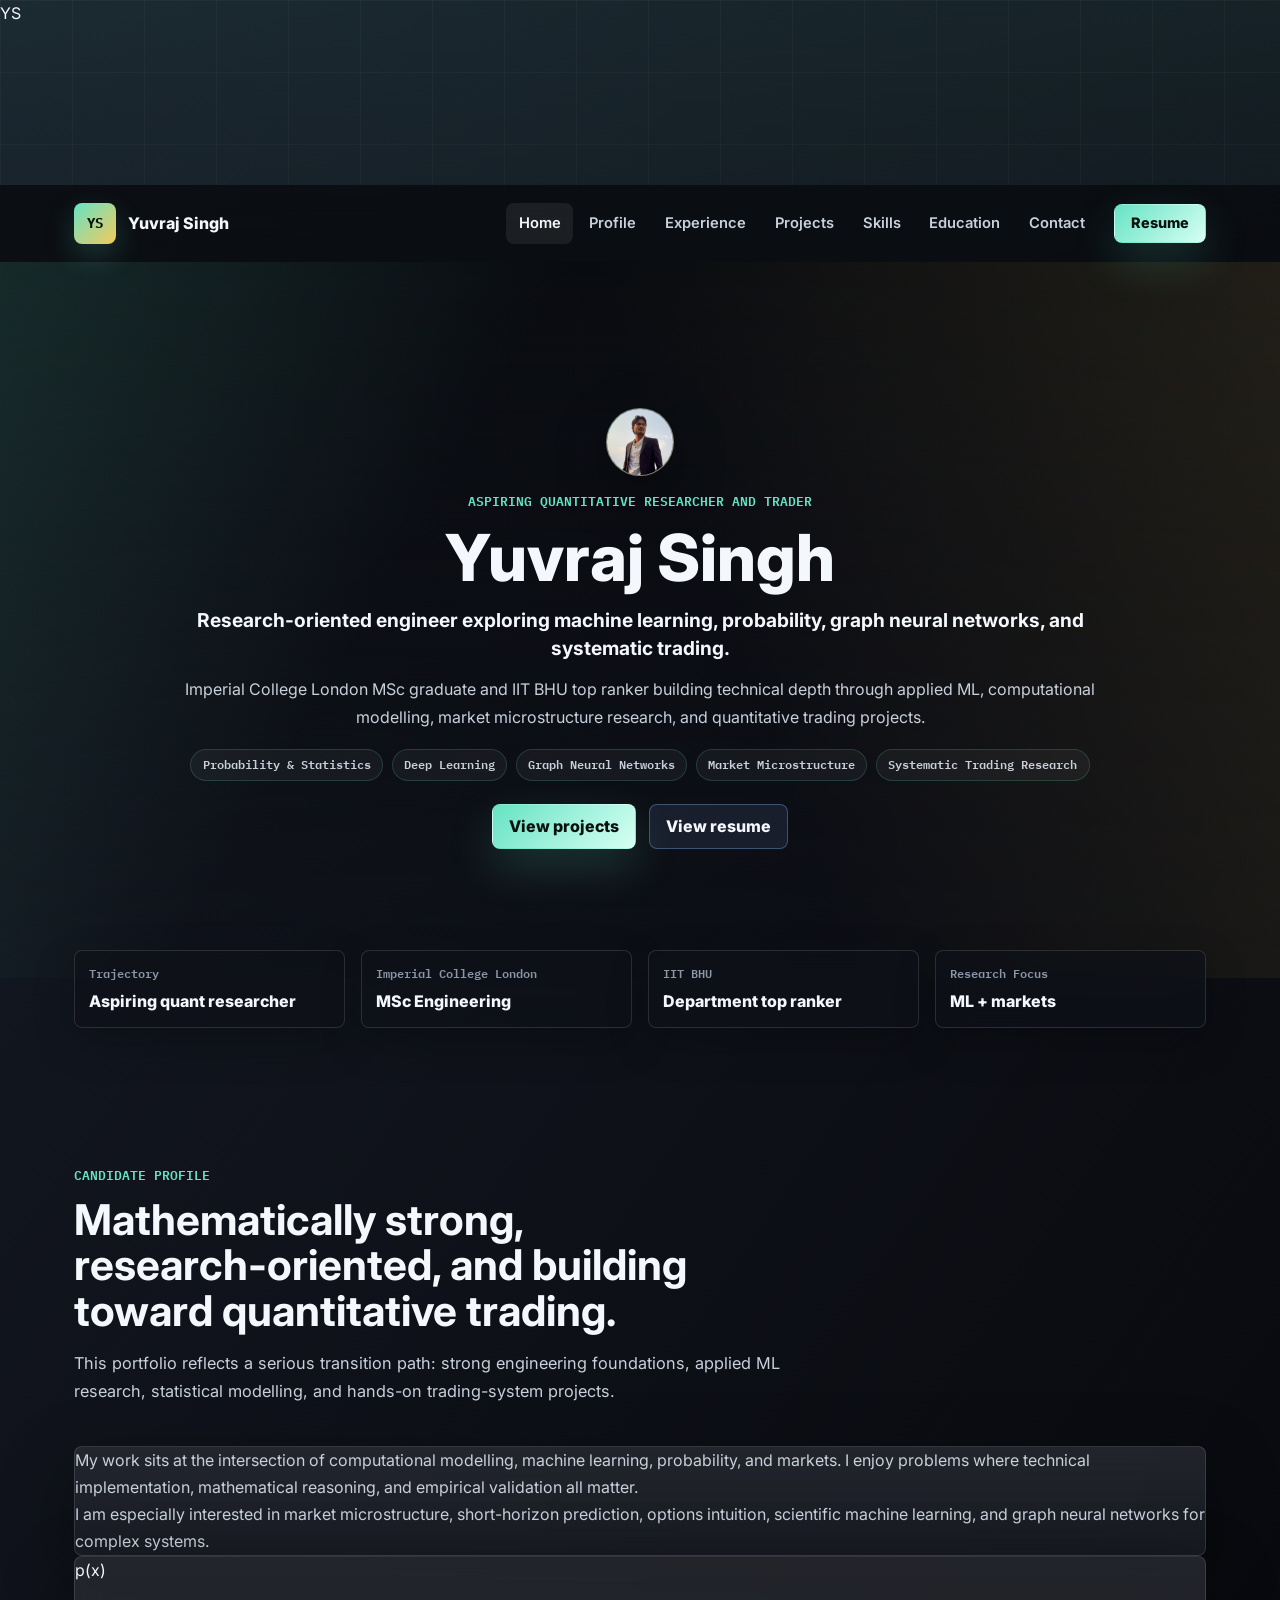
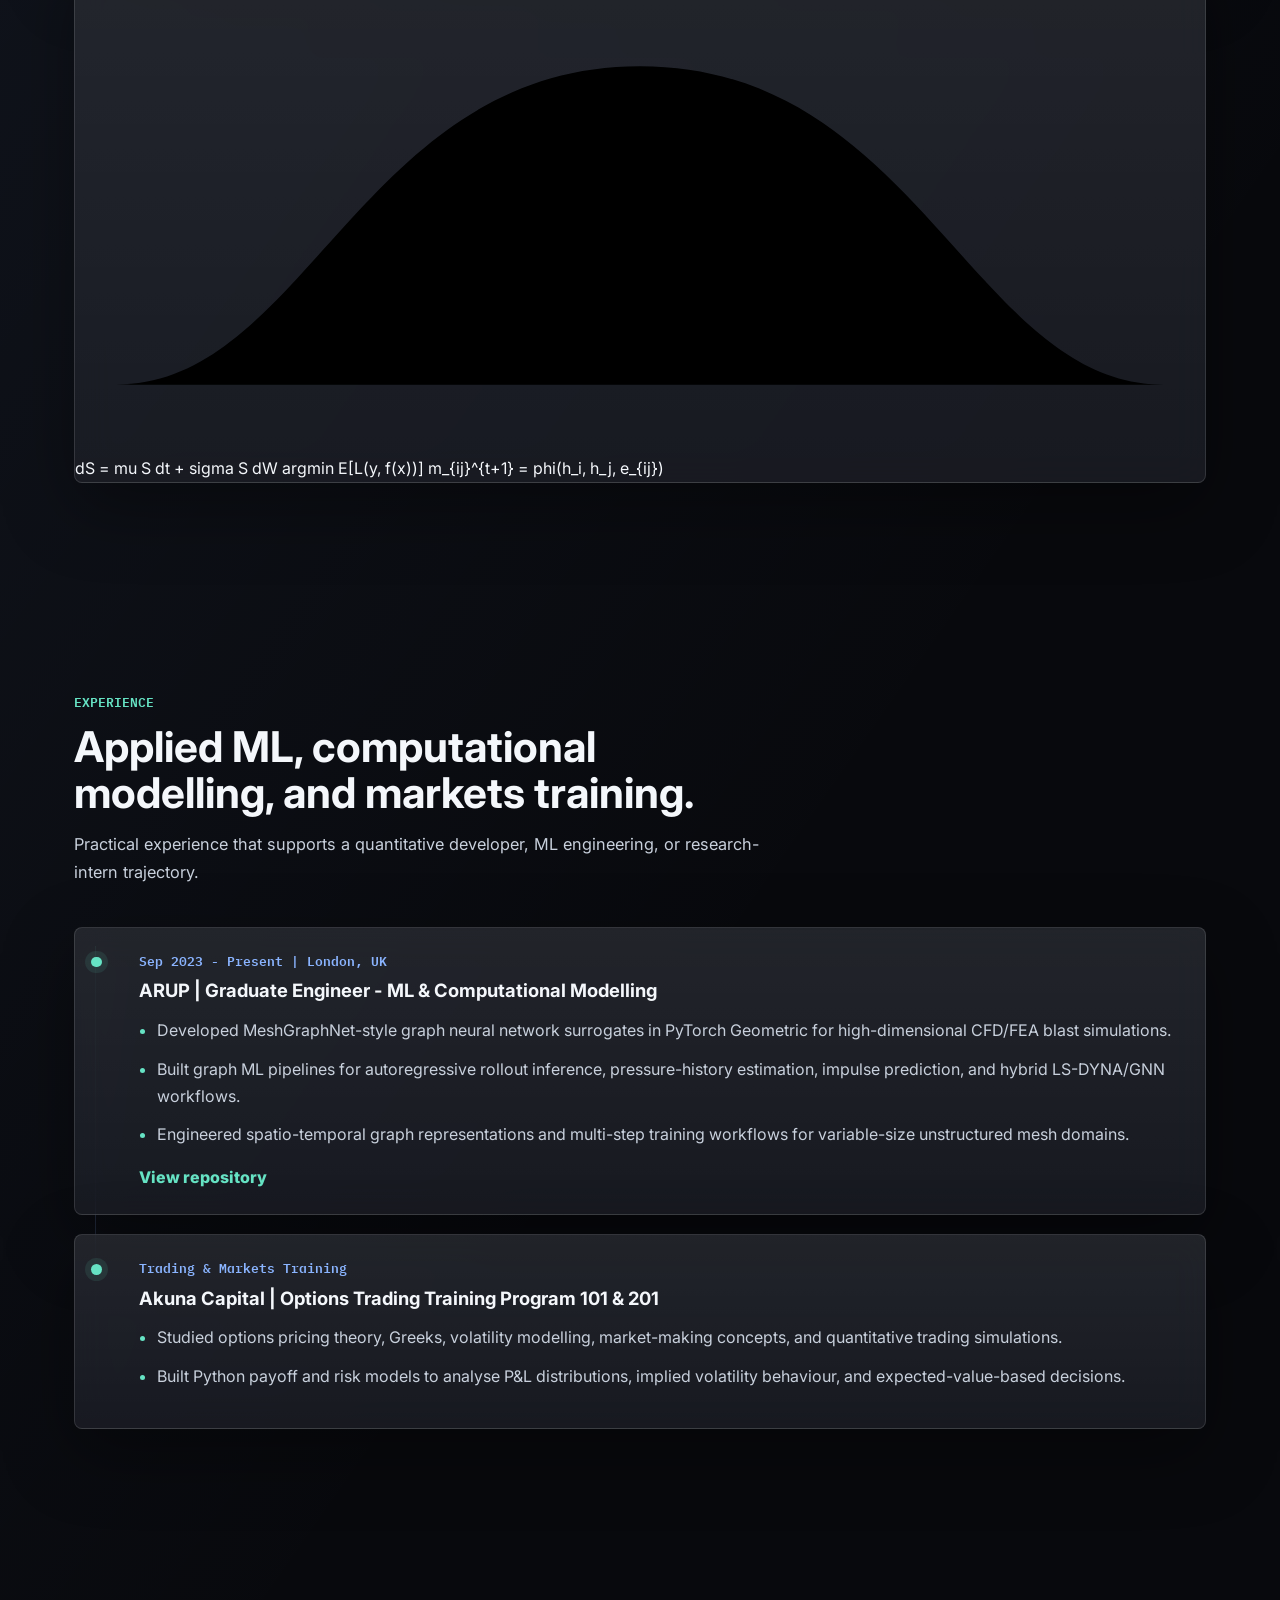
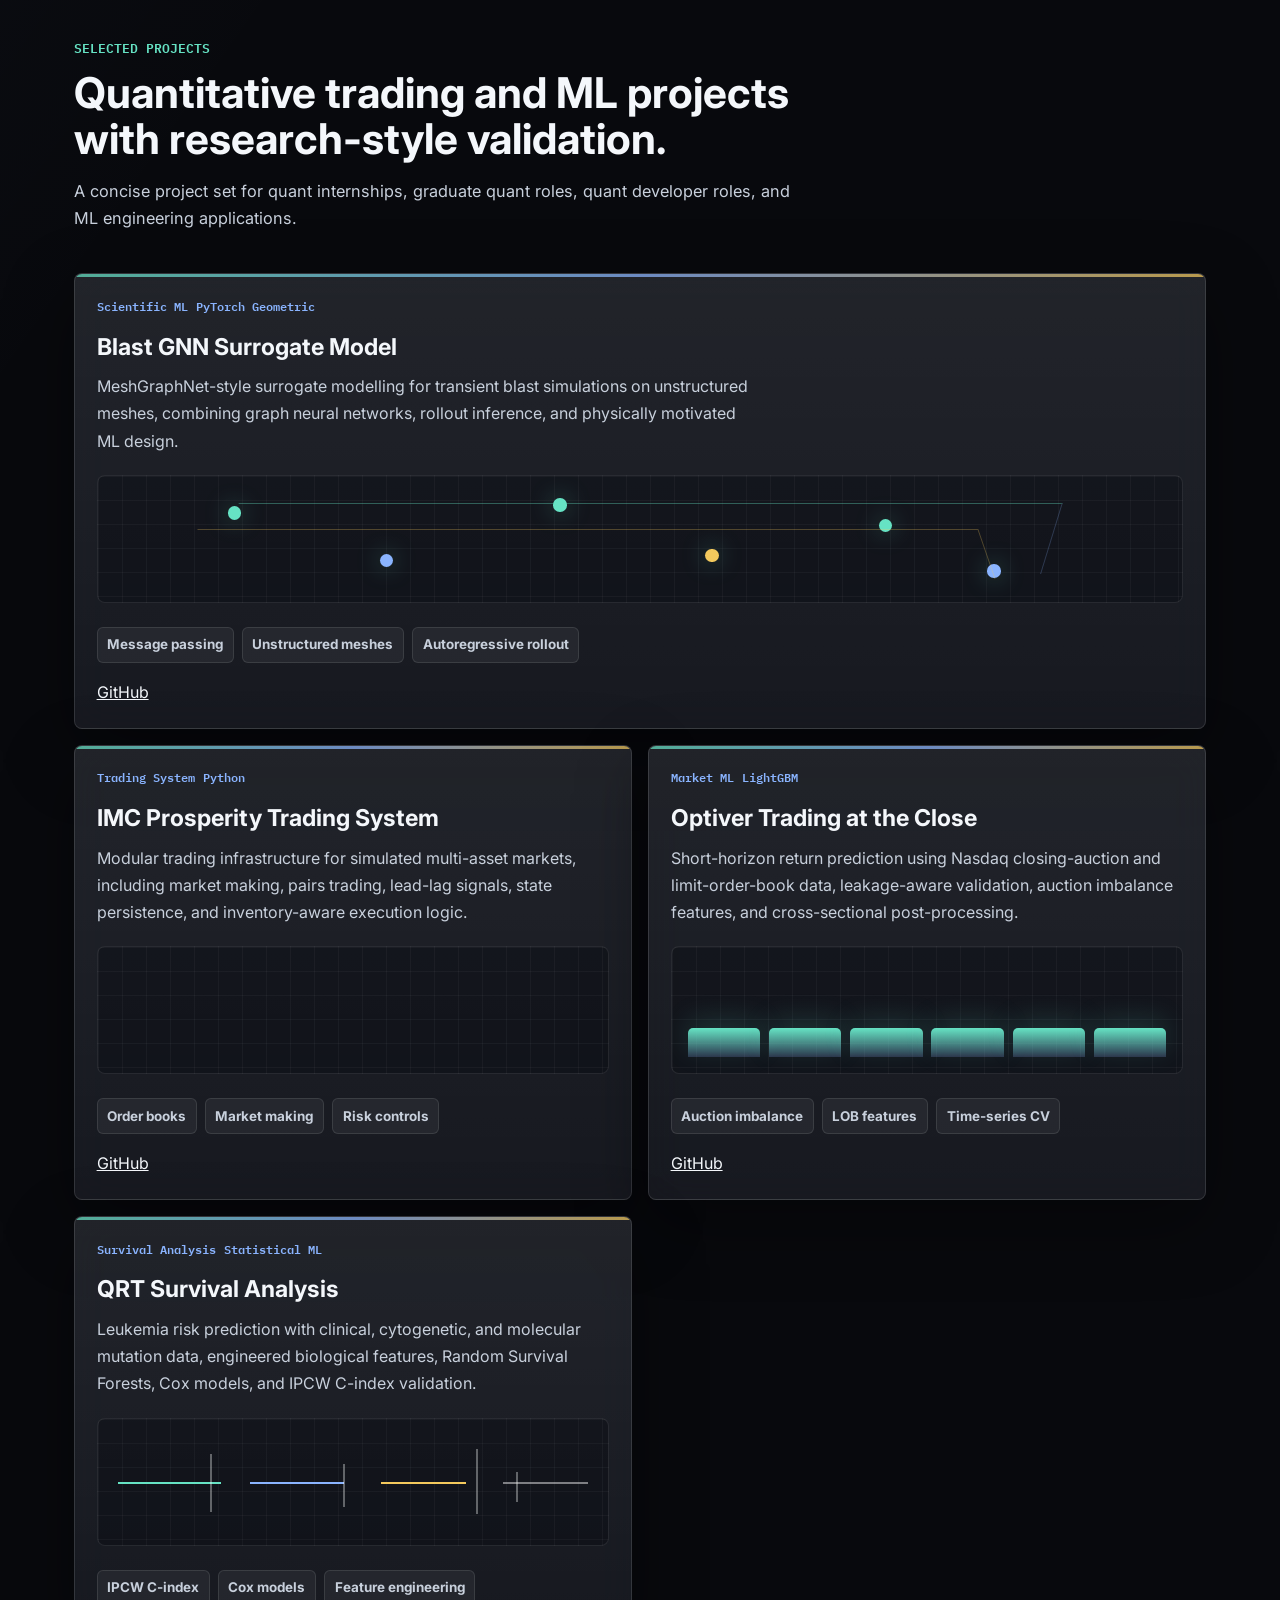
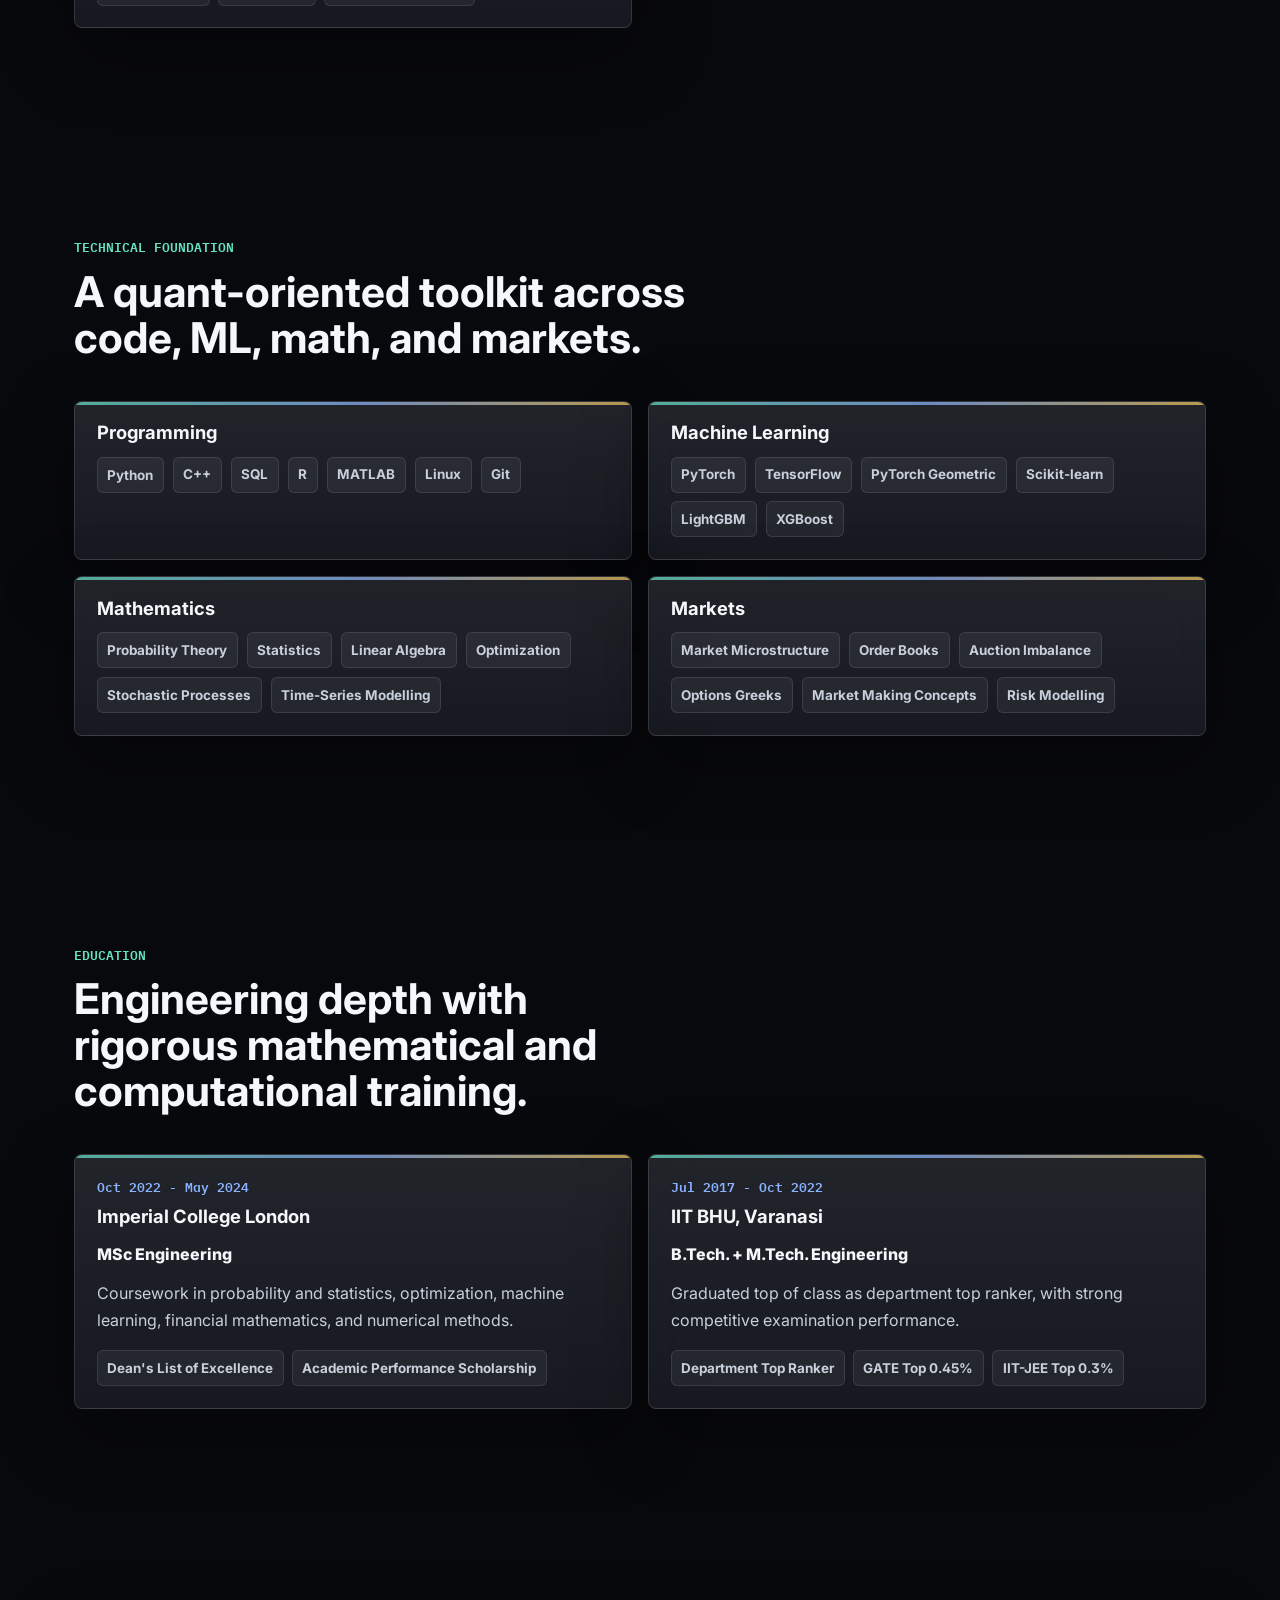
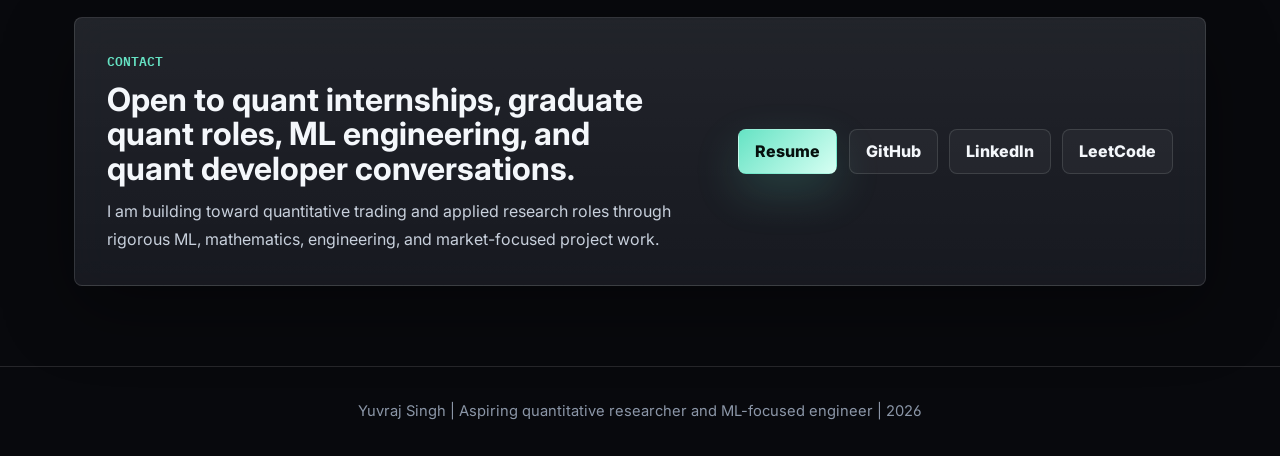
==== commit 44e36bce: "Update index.html" ====
--- a/index.html
+++ b/index.html
@@ -3,34 +3,30 @@
 <head>
     <meta charset="UTF-8">
     <meta name="viewport" content="width=device-width, initial-scale=1.0">
-    <meta name="description" content="Yuvraj Singh - quantitative research, systematic trading, machine learning, graph neural networks, and market microstructure portfolio for elite quant recruiting.">
-    <meta name="keywords" content="Yuvraj Singh, quantitative research, systematic trading, machine learning, graph neural networks, market microstructure, quant research portfolio, Imperial College London, IIT BHU">
+    <meta name="description" content="Yuvraj Singh - aspiring quantitative researcher and trader with foundations in machine learning, probability, statistics, graph neural networks, and systematic trading research.">
+    <meta name="keywords" content="Yuvraj Singh, aspiring quantitative researcher, quantitative trading, machine learning, deep learning, graph neural networks, market microstructure, systematic trading, Imperial College London, IIT BHU">
     <meta name="author" content="Yuvraj Singh">
     <meta name="theme-color" content="#08090d">
-    <meta property="og:title" content="Yuvraj Singh | Quantitative Research & Machine Learning">
-    <meta property="og:description" content="Portfolio for quantitative research, systematic trading, machine learning, and graph neural network research.">
+    <meta property="og:title" content="Yuvraj Singh | Aspiring Quant Researcher & ML Engineer">
+    <meta property="og:description" content="Portfolio for quantitative trading, applied machine learning, graph neural networks, and systematic trading research.">
     <meta property="og:type" content="website">
     <meta property="og:url" content="https://yuvi17064021.github.io/My_Resume/">
     <meta property="og:image" content="assets/profile.jpg">
     <meta name="twitter:card" content="summary_large_image">
-    <meta name="twitter:title" content="Yuvraj Singh | Quantitative Research & Machine Learning">
-    <meta name="twitter:description" content="Quantitative research, systematic trading, machine learning, GNNs, and market microstructure portfolio.">
-    <title>Yuvraj Singh | Quantitative Research & Machine Learning</title>
-
-    <!-- Favicon hooks. Add matching files inside assets/ for full browser coverage. -->
+    <meta name="twitter:title" content="Yuvraj Singh | Aspiring Quant Researcher & ML Engineer">
+    <meta name="twitter:description" content="Applied ML, computational modelling, market microstructure, and systematic trading research portfolio.">
+    <title>Yuvraj Singh | Aspiring Quant Researcher & ML Engineer</title>
+
     <link rel="icon" href="assets/favicon.svg" type="image/svg+xml">
     <link rel="alternate icon" href="assets/favicon.ico">
     <link rel="apple-touch-icon" href="assets/apple-touch-icon.png">
     <link rel="canonical" href="https://yuvi17064021.github.io/My_Resume/">
 
-    <!-- Premium, lightweight font pairing: Inter for UI and IBM Plex Mono for quant-style labels. -->
     <link rel="preconnect" href="https://fonts.googleapis.com">
     <link rel="preconnect" href="https://fonts.gstatic.com" crossorigin>
     <link href="https://fonts.googleapis.com/css2?family=IBM+Plex+Mono:wght@400;500;600&family=Inter:wght@400;500;600;700;800&display=swap" rel="stylesheet">
-
     <link rel="stylesheet" href="style.css">
 
-    <!-- Structured data improves search previews and professional profile discovery. -->
     <script type="application/ld+json">
     {
         "@context": "https://schema.org",
@@ -46,10 +42,11 @@
             "Indian Institute of Technology BHU, Varanasi"
         ],
         "knowsAbout": [
-            "Quantitative Research",
-            "Systematic Trading",
             "Machine Learning",
+            "Deep Learning",
+            "Probability and Statistics",
             "Graph Neural Networks",
+            "Systematic Trading Research",
             "Market Microstructure"
         ],
         "sameAs": [
@@ -62,9 +59,14 @@
 </head>
 
 <body>
+    <div class="page-loader" data-loader aria-hidden="true">
+        <div class="loader-mark">YS</div>
+        <div class="loader-line"></div>
+    </div>
+
+    <canvas class="quant-canvas" id="quant-canvas" aria-hidden="true"></canvas>
     <a class="skip-link" href="#main">Skip to main content</a>
 
-    <!-- Sticky navigation keeps recruiter-critical sections one click away. -->
     <header class="site-header" data-header>
         <nav class="nav" aria-label="Primary navigation">
             <a class="brand" href="#home" aria-label="Yuvraj Singh home">
@@ -80,120 +82,120 @@
             <div class="nav-menu" data-nav-menu>
                 <ul class="nav-list">
                     <li><a class="nav-link is-active" href="#home" data-nav-link>Home</a></li>
-                    <li><a class="nav-link" href="#about" data-nav-link>About</a></li>
+                    <li><a class="nav-link" href="#profile" data-nav-link>Profile</a></li>
                     <li><a class="nav-link" href="#experience" data-nav-link>Experience</a></li>
                     <li><a class="nav-link" href="#projects" data-nav-link>Projects</a></li>
-                    <li><a class="nav-link" href="#trading" data-nav-link>Trading</a></li>
                     <li><a class="nav-link" href="#skills" data-nav-link>Skills</a></li>
                     <li><a class="nav-link" href="#education" data-nav-link>Education</a></li>
+                    <li><a class="nav-link" href="#contact" data-nav-link>Contact</a></li>
                 </ul>
 
-                <a class="button button-small button-outline" href="resume.html">Resume</a>
+                <a class="button button-small button-primary" href="resume.html">Resume</a>
             </div>
         </nav>
     </header>
 
     <main id="main">
-        <!-- Hero: immediate positioning for quant, ML, and trading recruiters. -->
         <section class="hero" id="home" data-section aria-labelledby="hero-title">
-            <div class="hero-market-grid" aria-hidden="true"></div>
+            <div class="hero-grid" aria-hidden="true"></div>
+            <div class="hero-orbit" aria-hidden="true"></div>
 
             <div class="hero-shell">
                 <div class="portrait-frame" data-reveal>
                     <img src="assets/profile.jpg" alt="Portrait of Yuvraj Singh" width="144" height="144">
                 </div>
 
-                <p class="hero-kicker" data-reveal>London-based quantitative research portfolio</p>
+                <p class="hero-kicker" data-reveal>Aspiring quantitative researcher and trader</p>
                 <h1 id="hero-title" data-reveal>Yuvraj Singh</h1>
                 <p class="hero-title" data-reveal>
-                    Quantitative research, machine learning, and systematic trading systems built with mathematical depth and production discipline.
+                    Research-oriented engineer exploring machine learning, probability, graph neural networks, and systematic trading.
                 </p>
                 <p class="hero-copy" data-reveal>
-                    Imperial College London MSc and IIT BHU top ranker focused on GNN surrogates,
-                    market microstructure signals, options, survival analysis, and trading competitions.
+                    Imperial College London MSc graduate and IIT BHU top ranker building technical depth through applied ML,
+                    computational modelling, market microstructure research, and quantitative trading projects.
                 </p>
 
-                <div class="hero-tags" aria-label="Core research directions" data-reveal>
-                    <span>Quant Research</span>
-                    <span>Systematic Trading</span>
-                    <span>Scientific ML</span>
+                <div class="hero-tags" aria-label="Candidate focus areas" data-reveal>
+                    <span>Probability & Statistics</span>
+                    <span>Deep Learning</span>
                     <span>Graph Neural Networks</span>
                     <span>Market Microstructure</span>
+                    <span>Systematic Trading Research</span>
                 </div>
 
                 <div class="hero-actions" data-reveal>
-                    <a class="button button-primary" href="#projects">View research projects</a>
+                    <a class="button button-primary" href="#projects">View projects</a>
                     <a class="button button-secondary" href="resume.html">View resume</a>
                 </div>
-
-            </div>
-        </section>
-
-        <!-- Compact highlight band gives recruiters proof points without bloating the hero. -->
-        <section class="highlight-band" aria-label="Career highlights" data-reveal>
+            </div>
+        </section>
+
+        <section class="highlight-band" aria-label="Candidate highlights" data-reveal>
             <dl class="metric-strip">
                 <div>
-                    <dt>IMC Prosperity 4</dt>
-                    <dd>Multi-asset alpha</dd>
-                </div>
-                <div>
-                    <dt>GATE 2022</dt>
-                    <dd>Top <span data-count="0.45" data-decimals="2">0.45</span>%</dd>
+                    <dt>Trajectory</dt>
+                    <dd>Aspiring quant researcher</dd>
                 </div>
                 <div>
                     <dt>Imperial College London</dt>
                     <dd>MSc Engineering</dd>
                 </div>
                 <div>
-                    <dt>Current Work</dt>
-                    <dd>GNN Surrogates</dd>
+                    <dt>IIT BHU</dt>
+                    <dd>Department top ranker</dd>
+                </div>
+                <div>
+                    <dt>Research Focus</dt>
+                    <dd>ML + markets</dd>
                 </div>
             </dl>
         </section>
 
-        <section class="section about" id="about" data-section aria-labelledby="about-title">
+        <section class="section profile" id="profile" data-section aria-labelledby="profile-title">
             <div class="section-heading" data-reveal>
-                <p class="eyebrow">Profile</p>
-                <h2 id="about-title">Research-minded engineer for high-signal quantitative work.</h2>
-            </div>
-
-            <div class="about-grid">
-                <div class="about-copy" data-reveal>
+                <p class="eyebrow">Candidate Profile</p>
+                <h2 id="profile-title">Mathematically strong, research-oriented, and building toward quantitative trading.</h2>
+                <p class="section-lede">
+                    This portfolio reflects a serious transition path: strong engineering foundations, applied ML research,
+                    statistical modelling, and hands-on trading-system projects.
+                </p>
+            </div>
+
+            <div class="profile-grid">
+                <div class="profile-copy glass-card" data-reveal>
                     <p>
-                        I work at the intersection of mathematical modelling, machine learning, and market systems.
-                        My background combines rigorous engineering research from Imperial and IIT BHU with applied
-                        experience building ML pipelines, graph neural network models, and trading strategies.
+                        My work sits at the intersection of computational modelling, machine learning, probability, and markets.
+                        I enjoy problems where technical implementation, mathematical reasoning, and empirical validation all matter.
                     </p>
                     <p>
-                        I am especially interested in systematic trading, market microstructure, short-horizon prediction,
-                        probabilistic modelling, and physically consistent machine learning for complex simulation domains.
+                        I am especially interested in market microstructure, short-horizon prediction, options intuition,
+                        scientific machine learning, and graph neural networks for complex systems.
                     </p>
                 </div>
 
-                <div class="focus-list" aria-label="Research focus areas" data-reveal>
-                    <div class="focus-item">
-                        <span class="focus-number">01</span>
-                        <p>Market microstructure, auction imbalance, order book signals, and execution-aware strategy design.</p>
-                    </div>
-                    <div class="focus-item">
-                        <span class="focus-number">02</span>
-                        <p>Graph neural networks for unstructured meshes, autoregressive rollout inference, and surrogate modelling.</p>
-                    </div>
-                    <div class="focus-item">
-                        <span class="focus-number">03</span>
-                        <p>Statistical learning, robust validation, feature engineering, optimization, and risk-aware modelling.</p>
-                    </div>
-                </div>
-            </div>
-        </section>
-
-        <!-- Timeline layout makes experience scannable for recruiters. -->
+                <div class="math-panel glass-card" data-reveal aria-label="Mathematical focus areas">
+                    <div class="curve-card">
+                        <span>p(x)</span>
+                        <svg viewBox="0 0 220 90" role="img" aria-label="Gaussian curve">
+                            <path d="M8 78 C45 78 56 16 110 16 C164 16 175 78 212 78" />
+                            <line x1="8" y1="78" x2="212" y2="78" />
+                        </svg>
+                    </div>
+                    <div class="equation-list">
+                        <span>dS = mu S dt + sigma S dW</span>
+                        <span>argmin E[L(y, f(x))]</span>
+                        <span>m_{ij}^{t+1} = phi(h_i, h_j, e_{ij})</span>
+                    </div>
+                </div>
+            </div>
+        </section>
+
         <section class="section" id="experience" data-section aria-labelledby="experience-title">
             <div class="section-heading" data-reveal>
-                <p class="eyebrow">Professional Experience</p>
+                <p class="eyebrow">Experience</p>
                 <h2 id="experience-title">Applied ML, computational modelling, and markets training.</h2>
                 <p class="section-lede">
-                    Experience spanning engineering-scale simulation models, financial modelling, and quantitative trading preparation.
+                    Practical experience that supports a quantitative developer, ML engineering, or research-intern trajectory.
                 </p>
             </div>
 
@@ -204,10 +206,10 @@
                     <h3>ARUP | Graduate Engineer - ML &amp; Computational Modelling</h3>
                     <ul class="clean-list">
                         <li>Developed MeshGraphNet-style graph neural network surrogates in PyTorch Geometric for high-dimensional CFD/FEA blast simulations.</li>
-                        <li>Built scalable graph ML pipelines for rollout inference, pressure-history estimation, impulse prediction, and hybrid LS-DYNA/GNN workflows.</li>
+                        <li>Built graph ML pipelines for autoregressive rollout inference, pressure-history estimation, impulse prediction, and hybrid LS-DYNA/GNN workflows.</li>
                         <li>Engineered spatio-temporal graph representations and multi-step training workflows for variable-size unstructured mesh domains.</li>
                     </ul>
-                    <a class="text-link" href="https://github.com/yuvi17064021/Blast-GNN-surrogate-model" target="_blank" rel="noopener noreferrer">View Blast-GNN repository</a>
+                    <a class="text-link" href="https://github.com/yuvi17064021/Blast-GNN-surrogate-model" target="_blank" rel="noopener noreferrer">View repository</a>
                 </article>
 
                 <article class="timeline-item glass-card" data-reveal>
@@ -215,55 +217,75 @@
                     <p class="timeline-meta">Trading &amp; Markets Training</p>
                     <h3>Akuna Capital | Options Trading Training Program 101 &amp; 201</h3>
                     <ul class="clean-list">
-                        <li>Trained in options pricing theory, Greeks, volatility modelling, market-making concepts, and quantitative trading simulations.</li>
+                        <li>Studied options pricing theory, Greeks, volatility modelling, market-making concepts, and quantitative trading simulations.</li>
                         <li>Built Python payoff and risk models to analyse P&amp;L distributions, implied volatility behaviour, and expected-value-based decisions.</li>
                     </ul>
                 </article>
             </div>
         </section>
 
-        <!-- Bento-style project cards emphasize evidence, methods, and outcomes. -->
-        <section class="section" id="projects" data-section aria-labelledby="projects-title">
+        <section class="section projects-section" id="projects" data-section aria-labelledby="projects-title">
             <div class="section-heading" data-reveal>
-                <p class="eyebrow">Quant Projects</p>
-                <h2 id="projects-title">Research projects with measurable modelling depth.</h2>
+                <p class="eyebrow">Selected Projects</p>
+                <h2 id="projects-title">Quantitative trading and ML projects with research-style validation.</h2>
                 <p class="section-lede">
-                    Selected work across market prediction, scientific machine learning, graph networks, and survival analysis.
+                    A concise project set for quant internships, graduate quant roles, quant developer roles, and ML engineering applications.
                 </p>
             </div>
 
             <div class="project-grid">
-                <article class="project-card glass-card project-card-large" data-reveal>
+                <article class="project-card glass-card project-card-large" data-reveal data-tilt>
                     <div>
                         <div class="project-meta">
-                            <span>Graph ML</span>
+                            <span>Scientific ML</span>
                             <span>PyTorch Geometric</span>
                         </div>
-                        <h3>Blast-GNN Surrogate Model</h3>
+                        <h3>Blast GNN Surrogate Model</h3>
                         <p>
-                            MeshGraphNet-style surrogate models for transient blast simulations on large unstructured meshes,
-                            enabling rapid explosion-response prediction while preserving physical structure.
+                            MeshGraphNet-style surrogate modelling for transient blast simulations on unstructured meshes,
+                            combining graph neural networks, rollout inference, and physically motivated ML design.
                         </p>
                         <div class="project-visual visual-graph" aria-hidden="true">
-                            <span></span>
-                            <span></span>
-                            <span></span>
-                            <span></span>
-                            <span></span>
-                            <span></span>
+                            <span></span><span></span><span></span><span></span><span></span><span></span>
                         </div>
                     </div>
                     <div class="card-footer">
-                        <div class="tag-row" aria-label="Technologies">
-                            <span>MeshGraphNet</span>
-                            <span>CFD/FEA</span>
+                        <div class="tag-row" aria-label="Methods">
+                            <span>Message passing</span>
+                            <span>Unstructured meshes</span>
                             <span>Autoregressive rollout</span>
                         </div>
-                        <a class="text-link" href="https://github.com/yuvi17064021/Blast-GNN-surrogate-model" target="_blank" rel="noopener noreferrer">Repository</a>
-                    </div>
-                </article>
-
-                <article class="project-card glass-card" data-reveal>
+                        <a class="github-button" href="https://github.com/yuvi17064021/Blast-GNN-surrogate-model" target="_blank" rel="noopener noreferrer">GitHub</a>
+                    </div>
+                </article>
+
+                <article class="project-card glass-card" data-reveal data-tilt>
+                    <div>
+                        <div class="project-meta">
+                            <span>Trading System</span>
+                            <span>Python</span>
+                        </div>
+                        <h3>IMC Prosperity Trading System</h3>
+                        <p>
+                            Modular trading infrastructure for simulated multi-asset markets, including market making,
+                            pairs trading, lead-lag signals, state persistence, and inventory-aware execution logic.
+                        </p>
+                        <div class="project-visual visual-orderbook" aria-hidden="true">
+                            <span style="--w: 62%"></span><span style="--w: 44%"></span><span style="--w: 78%"></span><span style="--w: 38%"></span>
+                            <span style="--w: 50%"></span><span style="--w: 70%"></span><span style="--w: 46%"></span><span style="--w: 86%"></span>
+                        </div>
+                    </div>
+                    <div class="card-footer">
+                        <div class="tag-row" aria-label="Methods">
+                            <span>Order books</span>
+                            <span>Market making</span>
+                            <span>Risk controls</span>
+                        </div>
+                        <a class="github-button" href="https://github.com/yuvi17064021/IMC-Prosperity-4" target="_blank" rel="noopener noreferrer">GitHub</a>
+                    </div>
+                </article>
+
+                <article class="project-card glass-card" data-reveal data-tilt>
                     <div>
                         <div class="project-meta">
                             <span>Market ML</span>
@@ -272,98 +294,43 @@
                         <h3>Optiver Trading at the Close</h3>
                         <p>
                             Short-horizon return prediction using Nasdaq closing-auction and limit-order-book data,
-                            with leakage-aware validation and cross-sectional post-processing.
+                            leakage-aware validation, auction imbalance features, and cross-sectional post-processing.
                         </p>
                         <div class="project-visual visual-market" aria-hidden="true">
-                            <span style="--bar: 58%"></span>
-                            <span style="--bar: 76%"></span>
-                            <span style="--bar: 41%"></span>
-                            <span style="--bar: 88%"></span>
-                            <span style="--bar: 64%"></span>
-                            <span style="--bar: 92%"></span>
+                            <span style="--bar: 58%"></span><span style="--bar: 76%"></span><span style="--bar: 41%"></span>
+                            <span style="--bar: 88%"></span><span style="--bar: 64%"></span><span style="--bar: 92%"></span>
                         </div>
                     </div>
                     <div class="card-footer">
-                        <div class="tag-row" aria-label="Technologies">
+                        <div class="tag-row" aria-label="Methods">
                             <span>Auction imbalance</span>
                             <span>LOB features</span>
                             <span>Time-series CV</span>
                         </div>
-                        <a class="text-link" href="https://github.com/yuvi17064021/Optiver-trading-at-the-close" target="_blank" rel="noopener noreferrer">Repository</a>
-                    </div>
-                </article>
-
-                <article class="project-card glass-card" data-reveal>
+                        <a class="github-button" href="https://github.com/yuvi17064021/Optiver-trading-at-the-close" target="_blank" rel="noopener noreferrer">GitHub</a>
+                    </div>
+                </article>
+
+                <article class="project-card glass-card" data-reveal data-tilt>
                     <div>
                         <div class="project-meta">
                             <span>Survival Analysis</span>
-                            <span>C-index 0.75</span>
-                        </div>
-                        <h3>QRT Leukemia Risk Prediction</h3>
+                            <span>Statistical ML</span>
+                        </div>
+                        <h3>QRT Survival Analysis</h3>
                         <p>
-                            Survival-analysis pipeline integrating clinical, cytogenetic, and mutation data across roughly
-                            5k patients with engineered molecular and lab features.
+                            Leukemia risk prediction with clinical, cytogenetic, and molecular mutation data,
+                            engineered biological features, Random Survival Forests, Cox models, and IPCW C-index validation.
                         </p>
                         <div class="project-visual visual-survival" aria-hidden="true">
-                            <span></span>
-                            <span></span>
-                            <span></span>
-                            <span></span>
+                            <span></span><span></span><span></span><span></span>
                         </div>
                     </div>
                     <div class="card-footer">
-                        <div class="tag-row" aria-label="Technologies">
-                            <span>Random Survival Forests</span>
+                        <div class="tag-row" aria-label="Methods">
+                            <span>IPCW C-index</span>
                             <span>Cox models</span>
-                            <span>IPCW</span>
-                        </div>
-                    </div>
-                </article>
-            </div>
-        </section>
-
-        <section class="section" id="trading" data-section aria-labelledby="trading-title">
-            <div class="section-heading" data-reveal>
-                <p class="eyebrow">Trading Competitions</p>
-                <h2 id="trading-title">Systematic strategies under execution and inventory constraints.</h2>
-            </div>
-
-            <div class="competition-grid">
-                <article class="competition-card glass-card" data-reveal>
-                    <div class="competition-aside">
-                        <span>Competition Focus</span>
-                        <strong>Systematic Trading</strong>
-                    </div>
-                    <div>
-                        <h3>IMC Trading | Prosperity 4</h3>
-                        <p>
-                            Designed modular algorithmic trading systems across simulated multi-asset markets, including
-                            market making, pairs trading, lead-lag prediction, lattice-reversal, and directional leverage strategies.
-                        </p>
-                        <ul class="clean-list compact-list">
-                            <li>Reusable order-book and execution infrastructure with persistent state management.</li>
-                            <li>Alpha from microstructure, spreads, counterparty flow, and cross-asset dynamics.</li>
-                        </ul>
-                        <a class="text-link" href="https://github.com/yuvi17064021/IMC-Prosperity-4" target="_blank" rel="noopener noreferrer">View competition repository</a>
-                    </div>
-                </article>
-
-                <article class="competition-card glass-card" data-reveal>
-                    <div class="competition-aside">
-                        <span>Training Focus</span>
-                        <strong>Options + Risk</strong>
-                    </div>
-                    <div>
-                        <h3>Options Market-Making Preparation</h3>
-                        <p>
-                            Built practical intuition for payoff profiles, Greeks, implied volatility behaviour, expected value,
-                            and P&amp;L distributions through Python modelling and trading simulations.
-                        </p>
-                        <div class="tag-row" aria-label="Trading topics">
-                            <span>Greeks</span>
-                            <span>Volatility</span>
-                            <span>Risk</span>
-                            <span>Market making</span>
+                            <span>Feature engineering</span>
                         </div>
                     </div>
                 </article>
@@ -372,8 +339,8 @@
 
         <section class="section" id="skills" data-section aria-labelledby="skills-title">
             <div class="section-heading" data-reveal>
-                <p class="eyebrow">Skills</p>
-                <h2 id="skills-title">A quantitative toolkit across code, math, and markets.</h2>
+                <p class="eyebrow">Technical Foundation</p>
+                <h2 id="skills-title">A quant-oriented toolkit across code, ML, math, and markets.</h2>
             </div>
 
             <div class="skills-layout">
@@ -403,13 +370,13 @@
                 </article>
 
                 <article class="skill-panel glass-card" data-reveal>
-                    <h3>Quant Research</h3>
+                    <h3>Mathematics</h3>
                     <div class="skill-tags">
                         <span data-skill>Probability Theory</span>
-                        <span data-skill>Statistical Inference</span>
+                        <span data-skill>Statistics</span>
+                        <span data-skill>Linear Algebra</span>
                         <span data-skill>Optimization</span>
                         <span data-skill>Stochastic Processes</span>
-                        <span data-skill>Linear Algebra</span>
                         <span data-skill>Time-Series Modelling</span>
                     </div>
                 </article>
@@ -418,10 +385,10 @@
                     <h3>Markets</h3>
                     <div class="skill-tags">
                         <span data-skill>Market Microstructure</span>
-                        <span data-skill>Market Making</span>
                         <span data-skill>Order Books</span>
                         <span data-skill>Auction Imbalance</span>
                         <span data-skill>Options Greeks</span>
+                        <span data-skill>Market Making Concepts</span>
                         <span data-skill>Risk Modelling</span>
                     </div>
                 </article>
@@ -431,7 +398,7 @@
         <section class="section" id="education" data-section aria-labelledby="education-title">
             <div class="section-heading" data-reveal>
                 <p class="eyebrow">Education</p>
-                <h2 id="education-title">Academic foundations in engineering, mathematics, and ML.</h2>
+                <h2 id="education-title">Engineering depth with rigorous mathematical and computational training.</h2>
             </div>
 
             <div class="education-grid">
@@ -464,9 +431,10 @@
             <div class="contact-panel glass-card" data-reveal>
                 <div>
                     <p class="eyebrow">Contact</p>
-                    <h2 id="contact-title">Open to quantitative research, trading, and ML research conversations.</h2>
+                    <h2 id="contact-title">Open to quant internships, graduate quant roles, ML engineering, and quant developer conversations.</h2>
                     <p>
-                        Explore my repositories, connect on LinkedIn, or review my resume for a deeper look at projects and experience.
+                        I am building toward quantitative trading and applied research roles through rigorous ML, mathematics,
+                        engineering, and market-focused project work.
                     </p>
                 </div>
 
@@ -481,7 +449,7 @@
     </main>
 
     <footer class="site-footer">
-        <p>&copy; <span id="current-year">2026</span> Yuvraj Singh. Built with HTML, CSS, and vanilla JavaScript.</p>
+        <p>Yuvraj Singh | Aspiring quantitative researcher and ML-focused engineer | <span id="current-year">2026</span></p>
     </footer>
 
     <script src="script.js"></script>
--- a/style.css
+++ b/style.css
@@ -16,6 +16,8 @@
     --accent-2: #8ab4ff;
     --accent-3: #f4c95d;
     --shadow: 0 24px 70px rgba(0, 0, 0, 0.36);
+    --shadow-soft: 0 14px 42px rgba(0, 0, 0, 0.24);
+    --ease-out: cubic-bezier(0.22, 1, 0.36, 1);
     --radius: 8px;
     --header-height: 76px;
     --max-width: 1180px;
@@ -45,6 +47,9 @@
     font-family: var(--font-sans);
     line-height: 1.7;
     letter-spacing: 0;
+    text-rendering: optimizeLegibility;
+    -webkit-font-smoothing: antialiased;
+    font-feature-settings: "cv02", "cv03", "cv04", "ss01";
 }
 
 body::before {
@@ -59,6 +64,18 @@
     background-size: 72px 72px;
     -webkit-mask-image: linear-gradient(to bottom, rgba(0, 0, 0, 0.9), transparent 82%);
     mask-image: linear-gradient(to bottom, rgba(0, 0, 0, 0.9), transparent 82%);
+}
+
+body::after {
+    content: "";
+    position: fixed;
+    inset: 0;
+    z-index: -1;
+    pointer-events: none;
+    opacity: 0.16;
+    background-image:
+        repeating-linear-gradient(0deg, rgba(255, 255, 255, 0.025) 0 1px, transparent 1px 3px);
+    mix-blend-mode: overlay;
 }
 
 body.nav-open {
@@ -123,7 +140,7 @@
     border-bottom: 1px solid transparent;
     background: rgba(8, 9, 13, 0.78);
     backdrop-filter: blur(18px);
-    transition: border-color 200ms ease, box-shadow 200ms ease, background 200ms ease;
+    transition: border-color 220ms var(--ease-out), box-shadow 220ms var(--ease-out), background 220ms var(--ease-out);
 }
 
 .site-header.is-scrolled {
@@ -162,6 +179,12 @@
     font-family: var(--font-mono);
     font-size: 0.9rem;
     box-shadow: 0 12px 30px rgba(102, 227, 196, 0.20);
+    transition: transform 220ms var(--ease-out), box-shadow 220ms var(--ease-out);
+}
+
+.brand:hover .brand-mark {
+    transform: translateY(-1px);
+    box-shadow: 0 16px 42px rgba(102, 227, 196, 0.28);
 }
 
 .brand-text {
@@ -191,13 +214,17 @@
     font-size: 0.92rem;
     font-weight: 600;
     text-decoration: none;
-    transition: background 180ms ease, color 180ms ease;
+    transition: background 180ms var(--ease-out), color 180ms var(--ease-out), transform 180ms var(--ease-out);
 }
 
 .nav-link:hover,
 .nav-link.is-active {
     background: rgba(255, 255, 255, 0.07);
     color: var(--text);
+}
+
+.nav-link:hover {
+    transform: translateY(-1px);
 }
 
 .nav-toggle {
@@ -241,6 +268,8 @@
    Buttons and common elements
 ------------------------------ */
 .button {
+    position: relative;
+    overflow: hidden;
     min-height: 2.8rem;
     display: inline-flex;
     align-items: center;
@@ -250,11 +279,30 @@
     padding: 0 1rem;
     font-weight: 800;
     text-decoration: none;
-    transition: transform 180ms ease, border-color 180ms ease, background 180ms ease, box-shadow 180ms ease;
+    transition: transform 220ms var(--ease-out), border-color 220ms var(--ease-out), background 220ms var(--ease-out), box-shadow 220ms var(--ease-out);
+}
+
+.button::before {
+    content: "";
+    position: absolute;
+    inset: 0;
+    background: linear-gradient(110deg, transparent 0 30%, rgba(255, 255, 255, 0.32) 46%, transparent 62% 100%);
+    opacity: 0;
+    transform: translateX(-75%);
+    transition: opacity 220ms var(--ease-out), transform 580ms var(--ease-out);
+}
+
+.button:hover::before {
+    opacity: 0.7;
+    transform: translateX(75%);
 }
 
 .button:hover {
     transform: translateY(-2px);
+}
+
+.button:active {
+    transform: translateY(0);
 }
 
 .button-small {
@@ -293,13 +341,18 @@
     color: var(--accent);
     font-weight: 800;
     text-decoration: none;
+    transition: color 180ms var(--ease-out), transform 180ms var(--ease-out);
 }
 
 .text-link:hover {
     color: #d7fff3;
+    transform: translateX(2px);
 }
 
 .glass-card {
+    position: relative;
+    isolation: isolate;
+    overflow: hidden;
     border: 1px solid var(--border);
     border-radius: var(--radius);
     background:
@@ -307,7 +360,20 @@
         var(--surface);
     box-shadow: var(--shadow);
     backdrop-filter: blur(18px);
-    transition: transform 220ms ease, border-color 220ms ease, background 220ms ease, box-shadow 220ms ease;
+    transform: translate3d(0, 0, 0);
+    transition: transform 300ms var(--ease-out), border-color 300ms var(--ease-out), background 300ms var(--ease-out), box-shadow 300ms var(--ease-out);
+}
+
+.glass-card::after {
+    content: "";
+    position: absolute;
+    inset: 0;
+    z-index: -1;
+    opacity: 0;
+    background:
+        linear-gradient(120deg, rgba(102, 227, 196, 0.11), transparent 30%),
+        linear-gradient(300deg, rgba(244, 201, 93, 0.08), transparent 34%);
+    transition: opacity 300ms var(--ease-out);
 }
 
 .glass-card:hover {
@@ -319,6 +385,10 @@
     box-shadow: 0 28px 80px rgba(0, 0, 0, 0.42);
 }
 
+.glass-card:hover::after {
+    opacity: 1;
+}
+
 .section {
     width: min(100%, var(--max-width));
     margin: 0 auto;
@@ -351,14 +421,17 @@
 h2 {
     max-width: 850px;
     font-size: 2.65rem;
+    text-wrap: balance;
 }
 
 h3 {
     font-size: 1.15rem;
+    text-wrap: balance;
 }
 
 p {
     color: var(--text-soft);
+    text-wrap: pretty;
 }
 
 .section-lede {
@@ -402,6 +475,7 @@
     background-size: 460px 280px, 360px 220px;
     -webkit-mask-image: linear-gradient(to bottom, rgba(0, 0, 0, 0.95), transparent 86%);
     mask-image: linear-gradient(to bottom, rgba(0, 0, 0, 0.95), transparent 86%);
+    animation: market-grid-drift 28s linear infinite;
 }
 
 .hero-shell {
@@ -451,6 +525,7 @@
 .hero h1 {
     font-size: 4.05rem;
     font-weight: 800;
+    text-wrap: balance;
 }
 
 .hero-title {
@@ -468,6 +543,28 @@
     font-size: 1rem;
 }
 
+.hero-tags {
+    display: flex;
+    justify-content: center;
+    flex-wrap: wrap;
+    gap: 0.55rem;
+    margin: 1.15rem auto 0;
+}
+
+.hero-tags span {
+    display: inline-flex;
+    align-items: center;
+    min-height: 2rem;
+    border: 1px solid rgba(102, 227, 196, 0.18);
+    border-radius: 999px;
+    background: rgba(255, 255, 255, 0.045);
+    color: var(--text-soft);
+    padding: 0.28rem 0.7rem;
+    font-family: var(--font-mono);
+    font-size: 0.72rem;
+    font-weight: 600;
+}
+
 .hero-actions {
     display: flex;
     justify-content: center;
@@ -503,6 +600,14 @@
     background: rgba(14, 17, 24, 0.72);
     padding: 0.75rem 0.85rem;
     backdrop-filter: blur(16px);
+    box-shadow: var(--shadow-soft);
+    transition: border-color 220ms var(--ease-out), transform 220ms var(--ease-out), background 220ms var(--ease-out);
+}
+
+.metric-strip > div:hover {
+    transform: translateY(-3px);
+    border-color: rgba(102, 227, 196, 0.24);
+    background: rgba(18, 23, 31, 0.88);
 }
 
 .metric-strip dt {
@@ -677,6 +782,93 @@
     margin-bottom: 0.85rem;
     font-size: 1.45rem;
 }
+
+.project-card p {
+    max-width: 68ch;
+}
+
+.project-visual {
+    position: relative;
+    min-height: 8rem;
+    margin-top: 1.25rem;
+    overflow: hidden;
+    border: 1px solid rgba(255, 255, 255, 0.09);
+    border-radius: var(--radius);
+    background:
+        linear-gradient(rgba(255, 255, 255, 0.035) 1px, transparent 1px),
+        linear-gradient(90deg, rgba(255, 255, 255, 0.035) 1px, transparent 1px),
+        rgba(5, 8, 12, 0.34);
+    background-size: 24px 24px;
+}
+
+.visual-graph::before,
+.visual-graph::after {
+    content: "";
+    position: absolute;
+    inset: 22% 12%;
+    border-top: 1px solid rgba(102, 227, 196, 0.36);
+    border-right: 1px solid rgba(138, 180, 255, 0.24);
+    transform: skew(-17deg);
+}
+
+.visual-graph::after {
+    inset: 42% 18% 18% 10%;
+    border-color: rgba(244, 201, 93, 0.28);
+    transform: skew(19deg);
+}
+
+.visual-graph span {
+    position: absolute;
+    width: 0.85rem;
+    height: 0.85rem;
+    border-radius: 50%;
+    background: var(--accent);
+    box-shadow: 0 0 24px rgba(102, 227, 196, 0.42);
+}
+
+.visual-graph span:nth-child(1) { top: 24%; left: 12%; }
+.visual-graph span:nth-child(2) { top: 18%; left: 42%; }
+.visual-graph span:nth-child(3) { top: 34%; left: 72%; }
+.visual-graph span:nth-child(4) { top: 62%; left: 26%; background: var(--accent-2); }
+.visual-graph span:nth-child(5) { top: 58%; left: 56%; background: var(--accent-3); }
+.visual-graph span:nth-child(6) { top: 70%; left: 82%; background: var(--accent-2); }
+
+.visual-market {
+    display: flex;
+    align-items: end;
+    gap: 0.55rem;
+    padding: 1rem;
+}
+
+.visual-market span {
+    flex: 1;
+    height: var(--bar);
+    min-height: 1.8rem;
+    border-radius: 5px 5px 0 0;
+    background: linear-gradient(180deg, var(--accent), rgba(138, 180, 255, 0.22));
+    box-shadow: 0 -8px 28px rgba(102, 227, 196, 0.16);
+}
+
+.visual-survival::before {
+    content: "";
+    position: absolute;
+    inset: 1.25rem;
+    background:
+        linear-gradient(90deg, var(--accent) 0 22%, transparent 22% 28%, var(--accent-2) 28% 48%, transparent 48% 56%, var(--accent-3) 56% 74%, transparent 74% 82%, rgba(255, 255, 255, 0.46) 82% 100%);
+    height: 2px;
+    top: 50%;
+}
+
+.visual-survival span {
+    position: absolute;
+    width: 2px;
+    background: rgba(255, 255, 255, 0.34);
+}
+
+.visual-survival span:nth-child(1) { height: 46%; left: 22%; top: 28%; }
+.visual-survival span:nth-child(2) { height: 34%; left: 48%; top: 36%; }
+.visual-survival span:nth-child(3) { height: 52%; left: 74%; top: 24%; }
+.visual-survival span:nth-child(4) { height: 24%; left: 82%; top: 42%; }
 
 .card-footer {
     display: grid;
@@ -719,7 +911,7 @@
     padding: 1.4rem;
 }
 
-.competition-rank {
+.competition-aside {
     display: grid;
     align-content: start;
     gap: 0.45rem;
@@ -727,14 +919,14 @@
     padding-right: 1.2rem;
 }
 
-.competition-rank span {
+.competition-aside span {
     color: var(--muted);
     font-family: var(--font-mono);
     font-size: 0.78rem;
     font-weight: 600;
 }
 
-.competition-rank strong {
+.competition-aside strong {
     color: var(--accent-3);
     font-size: 1.55rem;
     line-height: 1.1;
@@ -834,6 +1026,111 @@
 .site-footer p {
     color: var(--muted);
     font-size: 0.92rem;
+}
+
+/* -----------------------------
+   Resume page
+------------------------------ */
+.resume-page {
+    background:
+        linear-gradient(180deg, rgba(102, 227, 196, 0.07), transparent 24rem),
+        linear-gradient(135deg, rgba(138, 180, 255, 0.08), transparent 46%),
+        var(--bg);
+}
+
+.resume-nav {
+    opacity: 1;
+    pointer-events: auto;
+}
+
+.resume-shell {
+    width: min(100%, 980px);
+    margin: 0 auto;
+    padding: 4rem 1.5rem 5rem;
+}
+
+.resume-hero {
+    display: grid;
+    grid-template-columns: minmax(0, 1fr) auto;
+    gap: 2rem;
+    align-items: end;
+    padding: 2rem;
+}
+
+.resume-hero h1 {
+    font-size: 3rem;
+}
+
+.resume-subtitle {
+    margin-top: 0.7rem;
+    color: var(--text);
+    font-weight: 700;
+}
+
+.resume-links {
+    display: grid;
+    gap: 0.45rem;
+    justify-items: end;
+    color: var(--text-soft);
+    font-family: var(--font-mono);
+    font-size: 0.82rem;
+    font-weight: 600;
+}
+
+.resume-links a {
+    color: var(--accent);
+    text-decoration: none;
+}
+
+.resume-links a:hover {
+    color: #d7fff3;
+}
+
+.resume-section {
+    margin-top: 1rem;
+    padding: 1.5rem;
+}
+
+.resume-section h2 {
+    margin-bottom: 1rem;
+    font-size: 1.55rem;
+}
+
+.resume-entry {
+    display: grid;
+    grid-template-columns: minmax(0, 1fr) auto;
+    gap: 0.7rem 1rem;
+    padding-top: 1rem;
+}
+
+.resume-entry + .resume-entry {
+    margin-top: 1rem;
+    border-top: 1px solid var(--border);
+}
+
+.resume-entry h3 {
+    font-size: 1.05rem;
+}
+
+.resume-entry > span {
+    color: var(--accent-2);
+    font-family: var(--font-mono);
+    font-size: 0.8rem;
+    font-weight: 600;
+}
+
+.resume-entry .clean-list {
+    grid-column: 1 / -1;
+    margin-bottom: 0;
+}
+
+.resume-skill-grid {
+    display: grid;
+    gap: 0.75rem;
+}
+
+.resume-skill-grid strong {
+    color: var(--text);
 }
 
 /* -----------------------------
@@ -849,6 +1146,16 @@
 [data-reveal].is-visible {
     opacity: 1;
     transform: translateY(0);
+}
+
+@keyframes market-grid-drift {
+    from {
+        background-position: 0 0, 0 0;
+    }
+
+    to {
+        background-position: 460px 280px, -360px 220px;
+    }
 }
 
 /* -----------------------------
@@ -883,6 +1190,19 @@
         transform: translateY(0);
     }
 
+    .resume-nav {
+        position: static;
+        display: flex;
+        width: auto;
+        border: 0;
+        background: transparent;
+        padding: 0;
+        box-shadow: none;
+        opacity: 1;
+        pointer-events: auto;
+        transform: none;
+    }
+
     .nav-list {
         display: grid;
         gap: 0.2rem;
@@ -892,6 +1212,11 @@
     .nav-menu .button {
         width: 100%;
         justify-content: flex-start;
+    }
+
+    .resume-nav .button {
+        width: auto;
+        justify-content: center;
     }
 
     .hero h1 {
@@ -907,7 +1232,9 @@
     .competition-grid,
     .skills-layout,
     .education-grid,
-    .contact-panel {
+    .contact-panel,
+    .resume-hero,
+    .resume-entry {
         grid-template-columns: 1fr;
     }
 
@@ -924,7 +1251,7 @@
         grid-template-columns: 1fr;
     }
 
-    .competition-rank {
+    .competition-aside {
         border-right: 0;
         border-bottom: 1px solid var(--border);
         padding-right: 0;
@@ -934,6 +1261,10 @@
     .contact-actions {
         justify-content: flex-start;
     }
+
+    .resume-links {
+        justify-items: start;
+    }
 }
 
 @media (max-width: 620px) {
@@ -949,21 +1280,45 @@
         display: none;
     }
 
+    .resume-nav {
+        gap: 0.5rem;
+    }
+
+    .resume-nav .button {
+        min-height: 2.35rem;
+        padding: 0 0.7rem;
+        font-size: 0.78rem;
+    }
+
     .hero {
         min-height: auto;
-        padding: 5rem 1rem 4rem;
+        padding: 3.25rem 1rem 2.45rem;
     }
 
     .hero h1 {
-        font-size: 3rem;
+        font-size: 2.75rem;
     }
 
     .hero-title {
-        font-size: 1.15rem;
+        font-size: 1.06rem;
     }
 
     .hero-copy {
-        font-size: 1rem;
+        font-size: 0.96rem;
+    }
+
+    .portrait-frame {
+        width: 3.85rem;
+        height: 3.85rem;
+    }
+
+    .hero-tags {
+        gap: 0.45rem;
+    }
+
+    .hero-tags span {
+        font-size: 0.68rem;
+        padding: 0.25rem 0.55rem;
     }
 
     .hero-actions,
@@ -1024,8 +1379,87 @@
         min-height: auto;
     }
 
+    .project-visual {
+        min-height: 6.5rem;
+    }
+
     .contact-panel {
         padding: 1.25rem;
+    }
+
+    .resume-shell {
+        padding: 2rem 1rem 4rem;
+    }
+
+    .resume-hero,
+    .resume-section {
+        padding: 1.25rem;
+    }
+
+    .resume-hero h1 {
+        font-size: 2.35rem;
+    }
+}
+
+@media print {
+    :root {
+        color-scheme: light;
+    }
+
+    body,
+    .resume-page {
+        background: #ffffff;
+        color: #101217;
+    }
+
+    body::before,
+    body::after,
+    .site-header,
+    .skip-link {
+        display: none;
+    }
+
+    .resume-shell {
+        width: 100%;
+        padding: 0;
+    }
+
+    .glass-card,
+    .resume-section,
+    .resume-hero {
+        border: 0;
+        background: #ffffff;
+        box-shadow: none;
+        break-inside: avoid;
+    }
+
+    .resume-section {
+        margin-top: 0.6rem;
+        padding: 0.35rem 0;
+    }
+
+    .resume-hero {
+        padding: 0 0 0.4rem;
+        border-bottom: 1px solid #d8dde7;
+    }
+
+    h1,
+    h2,
+    h3,
+    p,
+    li,
+    .resume-subtitle,
+    .resume-skill-grid strong {
+        color: #101217;
+    }
+
+    .clean-list {
+        color: #2f3744;
+    }
+
+    a {
+        color: #101217;
+        text-decoration: none;
     }
 }
 
@@ -1048,4 +1482,8 @@
         opacity: 1;
         transform: none;
     }
-}
+
+    .hero-market-grid {
+        animation: none;
+    }
+}
